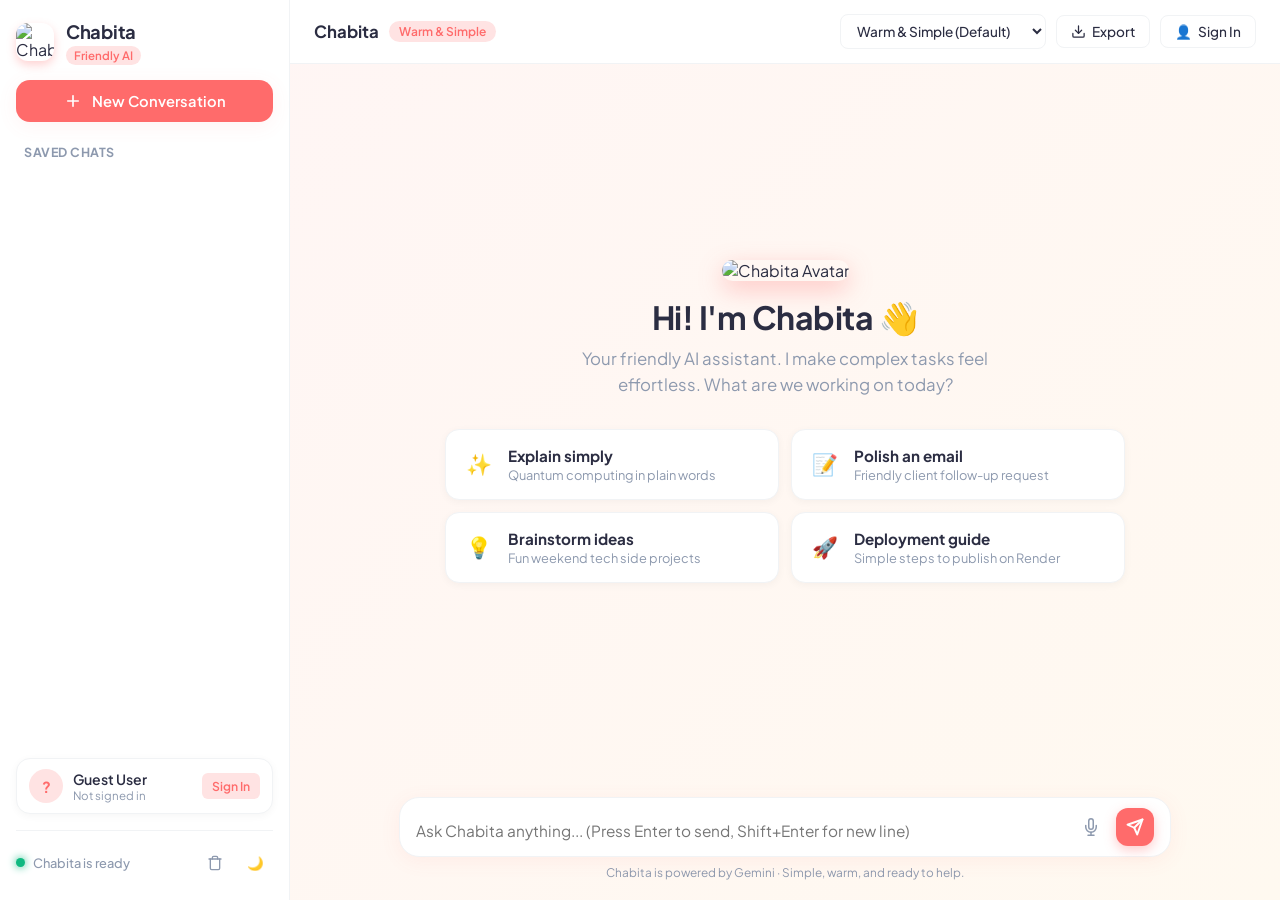
==== static/index.html @ a721a35c "Add user authentication, login/signup modal, and SQLite user sessions" ====
<!DOCTYPE html>
<html lang="en">
<head>
  <meta charset="UTF-8">
  <meta name="viewport" content="width=device-width, initial-scale=1.0">
  <title>Chabita · Your Friendly AI Assistant</title>
  <link rel="icon" type="image/svg+xml" href="favicon.svg">
  
  <!-- Google Fonts -->
  <link rel="preconnect" href="https://fonts.googleapis.com">
  <link rel="preconnect" href="https://fonts.gstatic.com" crossorigin>
  <link href="https://fonts.googleapis.com/css2?family=Plus+Jakarta+Sans:wght@400;500;600;700&display=swap" rel="stylesheet">
  
  <!-- Markdown & Syntax Highlighting -->
  <script src="https://cdn.jsdelivr.net/npm/marked/marked.min.js"></script>
  <link rel="stylesheet" href="https://cdn.jsdelivr.net/gh/highlightjs/cdn-release@11.9.0/build/styles/github-dark.min.css">
  <script src="https://cdn.jsdelivr.net/gh/highlightjs/cdn-release@11.9.0/build/highlight.min.js"></script>
  
  <link rel="stylesheet" href="style.css">
</head>
<body class="light-mode">
  <div class="app-layout">
    <!-- Sidebar -->
    <aside class="sidebar" id="sidebar">
      <div class="sidebar-header">
        <div class="brand">
          <img src="favicon.svg" alt="Chabita" class="brand-avatar">
          <div class="brand-text">
            <h2>Chabita</h2>
            <span class="brand-tag">Friendly AI</span>
          </div>
        </div>
        <button class="icon-btn mobile-close-btn" id="closeSidebarBtn" title="Close sidebar">✕</button>
      </div>

      <button class="new-chat-btn" id="newChatBtn">
        <svg width="18" height="18" viewBox="0 0 24 24" fill="none" stroke="currentColor" stroke-width="2.2" stroke-linecap="round" stroke-linejoin="round">
          <line x1="12" y1="5" x2="12" y2="19"></line>
          <line x1="5" y1="12" x2="19" y2="12"></line>
        </svg>
        <span>New Conversation</span>
      </button>

      <div class="sidebar-history-section">
        <div class="section-title">Saved Chats</div>
        <div class="chat-history-list" id="chatHistoryList">
          <!-- Chat history items will be dynamically injected here -->
        </div>
      </div>

      <!-- User Profile / Auth Card -->
      <div class="user-profile-card" id="userProfileCard">
        <div class="user-profile-avatar" id="userProfileAvatar">?</div>
        <div class="user-profile-info">
          <span class="user-profile-name" id="userProfileName">Guest User</span>
          <span class="user-profile-status" id="userProfileStatus">Not signed in</span>
        </div>
        <button class="user-profile-action-btn" id="authActionBtn">Sign In</button>
      </div>

      <div class="sidebar-footer">
        <div class="status-indicator">
          <span class="status-dot"></span>
          <span class="status-label">Chabita is ready</span>
        </div>
        <div class="footer-actions">
          <button class="icon-btn" id="clearAllChatsBtn" title="Clear All History">
            <svg width="16" height="16" viewBox="0 0 24 24" fill="none" stroke="currentColor" stroke-width="2" stroke-linecap="round" stroke-linejoin="round">
              <polyline points="3 6 5 6 21 6"></polyline>
              <path d="M19 6v14a2 2 0 0 1-2 2H7a2 2 0 0 1-2-2V6m3 0V4a2 2 0 0 1 2-2h4a2 2 0 0 1 2 2v2"></path>
            </svg>
          </button>
          <button class="icon-btn" id="themeToggleBtn" title="Toggle Light/Dark Theme">
            <span id="themeIcon">🌙</span>
          </button>
        </div>
      </div>
    </aside>

    <!-- Main Chat Workspace -->
    <main class="main-content">
      <!-- Top Navbar -->
      <header class="top-nav">
        <div class="nav-left">
          <button class="icon-btn sidebar-toggle-btn" id="toggleSidebarBtn" title="Toggle Sidebar">
            <svg width="20" height="20" viewBox="0 0 24 24" fill="none" stroke="currentColor" stroke-width="2" stroke-linecap="round" stroke-linejoin="round">
              <line x1="3" y1="12" x2="21" y2="12"></line>
              <line x1="3" y1="6" x2="21" y2="6"></line>
              <line x1="3" y1="18" x2="21" y2="18"></line>
            </svg>
          </button>
          <div class="header-assistant-info">
            <span class="assistant-name">Chabita</span>
            <span class="assistant-mode-pill" id="currentModeLabel">Warm & Simple</span>
          </div>
        </div>

        <div class="nav-right">
          <!-- Persona Mode Selector -->
          <div class="dropdown-wrapper">
            <select id="personaModeSelect" class="styled-select" title="Choose Chabita's Persona">
              <option value="warm_simple" selected>Warm & Simple (Default)</option>
              <option value="concise">Quick & Concise</option>
              <option value="detailed">Step-by-Step Deep Dive</option>
            </select>
          </div>

          <!-- Export Chat -->
          <button class="action-pill-btn" id="exportChatBtn" title="Export conversation as Markdown">
            <svg width="15" height="15" viewBox="0 0 24 24" fill="none" stroke="currentColor" stroke-width="2" stroke-linecap="round" stroke-linejoin="round">
              <path d="M21 15v4a2 2 0 0 1-2 2H5a2 2 0 0 1-2-2v-4"></path>
              <polyline points="7 10 12 15 17 10"></polyline>
              <line x1="12" y1="15" x2="12" y2="3"></line>
            </svg>
            <span>Export</span>
          </button>

          <!-- Top Nav User Action -->
          <button class="action-pill-btn" id="navAuthBtn" title="Sign In or View Account">
            <span id="navAuthIcon">👤</span>
            <span id="navAuthText">Sign In</span>
          </button>
        </div>
      </header>

      <!-- Chat Messages Scroll Area -->
      <section class="chat-container" id="chatContainer">
        <!-- Welcome Hero (shown when no messages yet) -->
        <div class="welcome-hero" id="welcomeHero">
          <div class="hero-avatar-wrap">
            <img src="favicon.svg" alt="Chabita Avatar" class="hero-avatar">
          </div>
          <h1 class="hero-title">Hi! I'm Chabita 👋</h1>
          <p class="hero-subtitle">Your friendly AI assistant. I make complex tasks feel effortless. What are we working on today?</p>
          
          <div class="suggestion-cards-grid">
            <div class="suggestion-card" data-prompt="Can you explain quantum computing in simple, plain English without jargon?">
              <div class="card-icon">✨</div>
              <div class="card-text">
                <strong>Explain simply</strong>
                <p>Quantum computing in plain words</p>
              </div>
            </div>

            <div class="suggestion-card" data-prompt="Help me write a friendly, polite email asking a client for project feedback.">
              <div class="card-icon">📝</div>
              <div class="card-text">
                <strong>Polish an email</strong>
                <p>Friendly client follow-up request</p>
              </div>
            </div>

            <div class="suggestion-card" data-prompt="Brainstorm 5 fun and practical weekend side project ideas with AI.">
              <div class="card-icon">💡</div>
              <div class="card-text">
                <strong>Brainstorm ideas</strong>
                <p>Fun weekend tech side projects</p>
              </div>
            </div>

            <div class="suggestion-card" data-prompt="What are the essential steps to deploy a web application to Render?">
              <div class="card-icon">🚀</div>
              <div class="card-text">
                <strong>Deployment guide</strong>
                <p>Simple steps to publish on Render</p>
              </div>
            </div>
          </div>
        </div>

        <!-- Chat Messages Stream -->
        <div class="messages-list" id="messagesList"></div>
      </section>

      <!-- Bottom Input Area -->
      <footer class="input-area">
        <div class="input-box-wrapper">
          <textarea 
            id="chatInput" 
            placeholder="Ask Chabita anything... (Press Enter to send, Shift+Enter for new line)" 
            rows="1"
          ></textarea>
          
          <div class="input-controls">
            <!-- Voice Input Button -->
            <button class="input-tool-btn" id="voiceInputBtn" title="Speak message (Speech to Text)">
              <svg id="micIcon" width="18" height="18" viewBox="0 0 24 24" fill="none" stroke="currentColor" stroke-width="2" stroke-linecap="round" stroke-linejoin="round">
                <path d="M12 1a3 3 0 0 0-3 3v8a3 3 0 0 0 6 0V4a3 3 0 0 0-3-3z"></path>
                <path d="M19 10v2a7 7 0 0 1-14 0v-2"></path>
                <line x1="12" y1="19" x2="12" y2="23"></line>
                <line x1="8" y1="23" x2="16" y2="23"></line>
              </svg>
            </button>

            <!-- Send Button -->
            <button class="send-btn" id="sendBtn" title="Send message">
              <svg width="18" height="18" viewBox="0 0 24 24" fill="none" stroke="currentColor" stroke-width="2.5" stroke-linecap="round" stroke-linejoin="round">
                <line x1="22" y1="2" x2="11" y2="13"></line>
                <polygon points="22 2 15 22 11 13 2 9 22 2"></polygon>
              </svg>
            </button>
          </div>
        </div>
        <div class="input-footer-note">
          Chabita is powered by Gemini · Simple, warm, and ready to help.
        </div>
      </footer>
    </main>
  </div>

  <!-- Authentication Modal -->
  <div class="modal-backdrop" id="authModal" style="display: none;">
    <div class="modal-card">
      <button class="modal-close-btn" id="closeAuthModalBtn" title="Close modal">✕</button>
      <div class="modal-header">
        <img src="favicon.svg" alt="Chabita" class="modal-avatar">
        <h2 id="authModalTitle">Welcome to Chabita</h2>
        <p id="authModalSubtitle">Sign in to save and sync your conversations</p>
      </div>

      <!-- Tab Switcher -->
      <div class="auth-tabs">
        <button class="auth-tab active" id="tabSignIn">Sign In</button>
        <button class="auth-tab" id="tabSignUp">Create Account</button>
      </div>

      <!-- Auth Form -->
      <form id="authForm" onsubmit="return false;">
        <div class="form-error-banner" id="authErrorBanner" style="display: none;"></div>

        <div class="form-group">
          <label for="authUsername">Username</label>
          <div class="input-with-icon">
            <span class="field-icon">👤</span>
            <input type="text" id="authUsername" placeholder="e.g. alex" autocomplete="username" required>
          </div>
        </div>

        <div class="form-group">
          <label for="authPassword">Password</label>
          <div class="input-with-icon">
            <span class="field-icon">🔒</span>
            <input type="password" id="authPassword" placeholder="Minimum 6 characters" autocomplete="current-password" required>
          </div>
        </div>

        <div class="form-group" id="confirmPasswordGroup" style="display: none;">
          <label for="authConfirmPassword">Confirm Password</label>
          <div class="input-with-icon">
            <span class="field-icon">🔒</span>
            <input type="password" id="authConfirmPassword" placeholder="Re-enter your password" autocomplete="new-password">
          </div>
        </div>

        <button type="submit" class="submit-auth-btn" id="authSubmitBtn">Sign In</button>

        <div class="auth-divider">
          <span>or</span>
        </div>

        <button type="button" class="demo-login-btn" id="demoLoginBtn">
          ✨ Instant Demo Login (username: demo)
        </button>
      </form>
    </div>
  </div>

  <script src="app.js"></script>
</body>
</html>
---- static/style.css ----
/* Chabita Web AI Styling */
:root {
  --primary: #ff6b6b;
  --primary-hover: #fa5252;
  --primary-light: #ffe3e3;
  --accent: #ffa07a;
  --bg-gradient: linear-gradient(135deg, #fff5f5 0%, #fff9f0 100%);
  --sidebar-bg: #ffffff;
  --surface-bg: #ffffff;
  --surface-border: #f1f3f5;
  --text-main: #2b2d42;
  --text-muted: #8d99ae;
  --user-bubble-bg: linear-gradient(135deg, #ff6b6b 0%, #ff8787 100%);
  --user-bubble-text: #ffffff;
  --assistant-bubble-bg: #ffffff;
  --assistant-bubble-border: #edf2f7;
  --code-bg: #1e1e2e;
  --code-text: #cdd6f4;
  --input-bg: #ffffff;
  --shadow-sm: 0 2px 8px rgba(0, 0, 0, 0.04);
  --shadow-md: 0 4px 20px rgba(255, 107, 107, 0.08);
  --shadow-lg: 0 10px 30px rgba(0, 0, 0, 0.08);
  --radius-sm: 8px;
  --radius-md: 14px;
  --radius-lg: 20px;
  --transition: all 0.22s ease-in-out;
}

body.dark-mode {
  --primary: #ff6b6b;
  --primary-hover: #ff8787;
  --primary-light: rgba(255, 107, 107, 0.15);
  --accent: #ffa07a;
  --bg-gradient: linear-gradient(135deg, #12131a 0%, #171822 100%);
  --sidebar-bg: #171923;
  --surface-bg: #1e202e;
  --surface-border: #282a3d;
  --text-main: #edf2f7;
  --text-muted: #94a3b8;
  --user-bubble-bg: linear-gradient(135deg, #ff6b6b 0%, #fa5252 100%);
  --user-bubble-text: #ffffff;
  --assistant-bubble-bg: #1f2130;
  --assistant-bubble-border: #2a2d42;
  --code-bg: #141520;
  --code-text: #cdd6f4;
  --input-bg: #1f2130;
  --shadow-sm: 0 2px 8px rgba(0, 0, 0, 0.2);
  --shadow-md: 0 4px 20px rgba(0, 0, 0, 0.3);
  --shadow-lg: 0 10px 30px rgba(0, 0, 0, 0.4);
}

* {
  box-sizing: border-box;
  margin: 0;
  padding: 0;
  font-family: 'Plus Jakarta Sans', system-ui, -apple-system, sans-serif;
}

body {
  background: var(--bg-gradient);
  color: var(--text-main);
  height: 100vh;
  overflow: hidden;
  display: flex;
}

/* App Container Layout */
.app-layout {
  display: flex;
  width: 100vw;
  height: 100vh;
  position: relative;
}

/* Sidebar */
.sidebar {
  width: 290px;
  background: var(--sidebar-bg);
  border-right: 1px solid var(--surface-border);
  display: flex;
  flex-direction: column;
  padding: 20px 16px;
  gap: 16px;
  z-index: 50;
  transition: transform 0.3s ease;
}

.sidebar-header {
  display: flex;
  align-items: center;
  justify-content: space-between;
}

.brand {
  display: flex;
  align-items: center;
  gap: 12px;
}

.brand-avatar {
  width: 38px;
  height: 38px;
  border-radius: 12px;
  box-shadow: 0 4px 10px rgba(255, 107, 107, 0.3);
}

.brand-text h2 {
  font-size: 1.15rem;
  font-weight: 700;
  letter-spacing: -0.3px;
}

.brand-tag {
  font-size: 0.72rem;
  color: var(--primary);
  font-weight: 600;
  background: var(--primary-light);
  padding: 2px 8px;
  border-radius: 20px;
}

.new-chat-btn {
  display: flex;
  align-items: center;
  justify-content: center;
  gap: 10px;
  padding: 12px;
  background: var(--primary);
  color: #fff;
  border: none;
  border-radius: var(--radius-md);
  font-weight: 600;
  font-size: 0.92rem;
  cursor: pointer;
  transition: var(--transition);
  box-shadow: var(--shadow-md);
}

.new-chat-btn:hover {
  background: var(--primary-hover);
  transform: translateY(-1px);
}

.sidebar-history-section {
  flex: 1;
  overflow-y: auto;
  display: flex;
  flex-direction: column;
  gap: 8px;
}

.section-title {
  font-size: 0.78rem;
  font-weight: 700;
  color: var(--text-muted);
  text-transform: uppercase;
  letter-spacing: 0.5px;
  padding: 6px 8px;
}

.chat-history-list {
  display: flex;
  flex-direction: column;
  gap: 4px;
}

.history-item {
  display: flex;
  align-items: center;
  justify-content: space-between;
  padding: 10px 12px;
  border-radius: var(--radius-sm);
  cursor: pointer;
  color: var(--text-main);
  font-size: 0.88rem;
  transition: var(--transition);
}

.history-item:hover, .history-item.active {
  background: var(--surface-border);
  color: var(--primary);
}

.history-item-title {
  white-space: nowrap;
  overflow: hidden;
  text-overflow: ellipsis;
  flex: 1;
}

.history-delete-btn {
  opacity: 0;
  background: transparent;
  border: none;
  color: var(--text-muted);
  cursor: pointer;
  padding: 4px;
  border-radius: 4px;
  transition: var(--transition);
}

.history-item:hover .history-delete-btn {
  opacity: 1;
}

.history-delete-btn:hover {
  color: var(--primary);
}

.sidebar-footer {
  border-top: 1px solid var(--surface-border);
  padding-top: 14px;
  display: flex;
  align-items: center;
  justify-content: space-between;
}

.status-indicator {
  display: flex;
  align-items: center;
  gap: 8px;
}

.status-dot {
  width: 9px;
  height: 9px;
  background: #10b981;
  border-radius: 50%;
  box-shadow: 0 0 8px #10b981;
}

.status-label {
  font-size: 0.8rem;
  color: var(--text-muted);
  font-weight: 500;
}

.footer-actions {
  display: flex;
  gap: 6px;
}

/* Icon Buttons */
.icon-btn {
  background: transparent;
  border: 1px solid transparent;
  color: var(--text-muted);
  cursor: pointer;
  padding: 8px;
  border-radius: var(--radius-sm);
  display: inline-flex;
  align-items: center;
  justify-content: center;
  transition: var(--transition);
}

.icon-btn:hover {
  background: var(--surface-border);
  color: var(--text-main);
}

.mobile-close-btn {
  display: none;
}

/* Main Content */
.main-content {
  flex: 1;
  display: flex;
  flex-direction: column;
  height: 100vh;
  position: relative;
  overflow: hidden;
}

/* Navbar */
.top-nav {
  height: 64px;
  border-bottom: 1px solid var(--surface-border);
  background: var(--sidebar-bg);
  display: flex;
  align-items: center;
  justify-content: space-between;
  padding: 0 24px;
}

.nav-left {
  display: flex;
  align-items: center;
  gap: 14px;
}

.sidebar-toggle-btn {
  display: none;
}

.header-assistant-info {
  display: flex;
  align-items: center;
  gap: 10px;
}

.assistant-name {
  font-weight: 700;
  font-size: 1.05rem;
}

.assistant-mode-pill {
  font-size: 0.75rem;
  background: var(--primary-light);
  color: var(--primary);
  font-weight: 600;
  padding: 3px 10px;
  border-radius: 12px;
}

.nav-right {
  display: flex;
  align-items: center;
  gap: 10px;
}

.styled-select {
  background: var(--surface-bg);
  color: var(--text-main);
  border: 1px solid var(--surface-border);
  padding: 7px 12px;
  border-radius: var(--radius-sm);
  font-size: 0.85rem;
  font-weight: 500;
  outline: none;
  cursor: pointer;
}

.action-pill-btn {
  display: flex;
  align-items: center;
  gap: 6px;
  background: var(--surface-bg);
  border: 1px solid var(--surface-border);
  color: var(--text-main);
  padding: 7px 14px;
  border-radius: var(--radius-sm);
  font-size: 0.85rem;
  font-weight: 500;
  cursor: pointer;
  transition: var(--transition);
}

.action-pill-btn:hover {
  background: var(--surface-border);
  border-color: var(--text-muted);
}

/* Chat Scroll Area */
.chat-container {
  flex: 1;
  overflow-y: auto;
  padding: 24px 20px 10px 20px;
  display: flex;
  flex-direction: column;
  align-items: center;
}

.welcome-hero {
  max-width: 680px;
  width: 100%;
  margin: auto;
  text-align: center;
  padding: 20px 0;
  animation: fadeIn 0.4s ease-out;
}

.hero-avatar-wrap {
  margin-bottom: 16px;
}

.hero-avatar {
  width: 76px;
  height: 76px;
  border-radius: 24px;
  box-shadow: 0 8px 24px rgba(255, 107, 107, 0.35);
  animation: float 4s ease-in-out infinite;
}

.hero-title {
  font-size: 2rem;
  font-weight: 700;
  letter-spacing: -0.5px;
  margin-bottom: 8px;
}

.hero-subtitle {
  font-size: 1.05rem;
  color: var(--text-muted);
  max-width: 480px;
  margin: 0 auto 32px auto;
  line-height: 1.5;
}

.suggestion-cards-grid {
  display: grid;
  grid-template-columns: repeat(auto-fit, minmax(260px, 1fr));
  gap: 12px;
  text-align: left;
}

.suggestion-card {
  display: flex;
  align-items: flex-start;
  gap: 12px;
  background: var(--surface-bg);
  border: 1px solid var(--surface-border);
  padding: 16px;
  border-radius: var(--radius-md);
  cursor: pointer;
  box-shadow: var(--shadow-sm);
  transition: var(--transition);
}

.suggestion-card:hover {
  border-color: var(--primary);
  transform: translateY(-2px);
  box-shadow: var(--shadow-md);
}

.card-icon {
  font-size: 1.3rem;
  padding: 4px;
}

.card-text strong {
  display: block;
  font-size: 0.95rem;
  margin-bottom: 2px;
}

.card-text p {
  font-size: 0.8rem;
  color: var(--text-muted);
}

/* Messages List */
.messages-list {
  max-width: 780px;
  width: 100%;
  display: flex;
  flex-direction: column;
  gap: 20px;
  padding-bottom: 20px;
}

.message-row {
  display: flex;
  gap: 12px;
  width: 100%;
  animation: fadeIn 0.25s ease-out;
}

.message-row.user {
  justify-content: flex-end;
}

.message-avatar {
  width: 36px;
  height: 36px;
  border-radius: 12px;
  flex-shrink: 0;
}

.message-content-wrapper {
  max-width: 82%;
  display: flex;
  flex-direction: column;
  gap: 6px;
}

.message-bubble {
  padding: 14px 18px;
  border-radius: var(--radius-md);
  font-size: 0.95rem;
  line-height: 1.6;
  position: relative;
  word-break: break-word;
}

.message-row.user .message-bubble {
  background: var(--user-bubble-bg);
  color: var(--user-bubble-text);
  border-bottom-right-radius: 4px;
  box-shadow: var(--shadow-md);
}

.message-row.assistant .message-bubble {
  background: var(--assistant-bubble-bg);
  border: 1px solid var(--assistant-bubble-border);
  color: var(--text-main);
  border-bottom-left-radius: 4px;
  box-shadow: var(--shadow-sm);
}

/* Markdown styling inside assistant bubble */
.message-bubble p {
  margin-bottom: 10px;
}

.message-bubble p:last-child {
  margin-bottom: 0;
}

.message-bubble ul, .message-bubble ol {
  margin: 8px 0 10px 20px;
}

.message-bubble li {
  margin-bottom: 4px;
}

.message-bubble h1, .message-bubble h2, .message-bubble h3 {
  margin: 14px 0 8px 0;
  font-weight: 700;
}

.message-bubble h1 { font-size: 1.25rem; }
.message-bubble h2 { font-size: 1.12rem; }
.message-bubble h3 { font-size: 1.02rem; }

.message-bubble blockquote {
  border-left: 3px solid var(--primary);
  padding-left: 12px;
  color: var(--text-muted);
  margin: 10px 0;
}

/* Code block container */
.code-block-wrapper {
  margin: 12px 0;
  border-radius: var(--radius-sm);
  overflow: hidden;
  background: var(--code-bg);
  box-shadow: var(--shadow-sm);
}

.code-header {
  display: flex;
  justify-content: space-between;
  align-items: center;
  padding: 6px 14px;
  background: rgba(255, 255, 255, 0.06);
  color: var(--text-muted);
  font-size: 0.78rem;
  font-family: monospace;
}

.copy-code-btn {
  background: transparent;
  border: none;
  color: #adb5bd;
  cursor: pointer;
  font-size: 0.75rem;
  padding: 3px 8px;
  border-radius: 4px;
  transition: var(--transition);
}

.copy-code-btn:hover {
  color: #ffffff;
  background: rgba(255, 255, 255, 0.1);
}

.message-bubble pre {
  margin: 0;
  padding: 14px;
  overflow-x: auto;
  font-size: 0.88rem;
}

.message-bubble code {
  font-family: 'Consolas', 'Fira Code', monospace;
}

.message-bubble :not(pre) > code {
  background: var(--primary-light);
  color: var(--primary);
  padding: 2px 6px;
  border-radius: 4px;
  font-size: 0.85rem;
}

/* Message Action Bar (Copy, TTS, etc) */
.message-actions {
  display: flex;
  align-items: center;
  gap: 8px;
  margin-top: 4px;
}

.action-icon-btn {
  background: transparent;
  border: none;
  color: var(--text-muted);
  cursor: pointer;
  display: flex;
  align-items: center;
  gap: 4px;
  font-size: 0.78rem;
  padding: 3px 6px;
  border-radius: 4px;
  transition: var(--transition);
}

.action-icon-btn:hover {
  color: var(--primary);
  background: var(--surface-border);
}

/* Typing cursor indicator for streaming */
.typing-cursor {
  display: inline-block;
  width: 7px;
  height: 15px;
  background: var(--primary);
  margin-left: 4px;
  vertical-align: middle;
  animation: blink 0.8s infinite;
}

/* Bottom Input Area */
.input-area {
  padding: 12px 24px 20px 24px;
  max-width: 820px;
  width: 100%;
  margin: 0 auto;
  display: flex;
  flex-direction: column;
  gap: 8px;
}

.input-box-wrapper {
  background: var(--input-bg);
  border: 1px solid var(--surface-border);
  border-radius: var(--radius-lg);
  display: flex;
  align-items: flex-end;
  padding: 10px 16px;
  box-shadow: var(--shadow-md);
  transition: var(--transition);
  position: relative;
}

.input-box-wrapper:focus-within {
  border-color: var(--primary);
  box-shadow: 0 6px 24px rgba(255, 107, 107, 0.15);
}

#chatInput {
  flex: 1;
  border: none;
  outline: none;
  background: transparent;
  color: var(--text-main);
  font-size: 0.96rem;
  resize: none;
  max-height: 160px;
  line-height: 1.5;
  padding: 4px 8px 4px 0;
}

.input-controls {
  display: flex;
  align-items: center;
  gap: 8px;
  margin-left: 8px;
}

.input-tool-btn {
  background: transparent;
  border: none;
  color: var(--text-muted);
  cursor: pointer;
  padding: 8px;
  border-radius: 50%;
  display: flex;
  align-items: center;
  justify-content: center;
  transition: var(--transition);
}

.input-tool-btn:hover {
  color: var(--primary);
  background: var(--primary-light);
}

.input-tool-btn.recording {
  color: #ef4444;
  background: rgba(239, 68, 68, 0.15);
  animation: pulseRecording 1.2s infinite;
}

.send-btn {
  background: var(--primary);
  color: #fff;
  border: none;
  width: 38px;
  height: 38px;
  border-radius: 12px;
  display: flex;
  align-items: center;
  justify-content: center;
  cursor: pointer;
  transition: var(--transition);
  box-shadow: 0 4px 12px rgba(255, 107, 107, 0.35);
}

.send-btn:hover {
  background: var(--primary-hover);
  transform: scale(1.05);
}

.send-btn:disabled {
  opacity: 0.45;
  cursor: not-allowed;
  transform: none;
}

.input-footer-note {
  text-align: center;
  font-size: 0.74rem;
  color: var(--text-muted);
}

/* Animations */
@keyframes fadeIn {
  from { opacity: 0; transform: translateY(6px); }
  to { opacity: 1; transform: translateY(0); }
}

@keyframes float {
  0%, 100% { transform: translateY(0); }
  50% { transform: translateY(-8px); }
}

@keyframes blink {
  0%, 100% { opacity: 1; }
  50% { opacity: 0; }
}

@keyframes pulseRecording {
  0% { transform: scale(1); box-shadow: 0 0 0 0 rgba(239, 68, 68, 0.5); }
  70% { transform: scale(1.08); box-shadow: 0 0 0 8px rgba(239, 68, 68, 0); }
  100% { transform: scale(1); box-shadow: 0 0 0 0 rgba(239, 68, 68, 0); }
}

/* Responsive Styles */
@media (max-width: 768px) {
  .sidebar {
    position: absolute;
    top: 0;
    left: 0;
    height: 100vh;
    transform: translateX(-100%);
    box-shadow: var(--shadow-lg);
  }

  .sidebar.open {
    transform: translateX(0);
  }

  .sidebar-toggle-btn {
    display: inline-flex;
  }

  .mobile-close-btn {
    display: inline-flex;
  }

  .hero-title {
    font-size: 1.6rem;
  }

  .suggestion-cards-grid {
    grid-template-columns: 1fr;
  }

  .top-nav {
    padding: 0 14px;
  }

  .input-area {
    padding: 10px 14px 14px 14px;
  }

  .message-content-wrapper {
    max-width: 90%;
  }
}

/* User Profile Card in Sidebar */
.user-profile-card {
  display: flex;
  align-items: center;
  gap: 10px;
  background: var(--surface-bg);
  border: 1px solid var(--surface-border);
  border-radius: var(--radius-md);
  padding: 10px 12px;
  margin-top: auto;
  box-shadow: var(--shadow-sm);
}

.user-profile-avatar {
  width: 34px;
  height: 34px;
  border-radius: 50%;
  background: var(--primary-light);
  color: var(--primary);
  display: flex;
  align-items: center;
  justify-content: center;
  font-weight: 700;
  font-size: 0.95rem;
  flex-shrink: 0;
}

.user-profile-info {
  display: flex;
  flex-direction: column;
  flex: 1;
  overflow: hidden;
}

.user-profile-name {
  font-size: 0.88rem;
  font-weight: 600;
  white-space: nowrap;
  overflow: hidden;
  text-overflow: ellipsis;
}

.user-profile-status {
  font-size: 0.72rem;
  color: var(--text-muted);
}

.user-profile-action-btn {
  background: var(--primary-light);
  color: var(--primary);
  border: none;
  padding: 5px 10px;
  border-radius: 6px;
  font-size: 0.76rem;
  font-weight: 600;
  cursor: pointer;
  transition: var(--transition);
}

.user-profile-action-btn:hover {
  background: var(--primary);
  color: #ffffff;
}

/* Auth Modal Styles */
.modal-backdrop {
  position: fixed;
  top: 0;
  left: 0;
  width: 100vw;
  height: 100vh;
  background: rgba(15, 23, 42, 0.55);
  backdrop-filter: blur(8px);
  display: flex;
  align-items: center;
  justify-content: center;
  z-index: 1000;
  padding: 16px;
  animation: fadeIn 0.2s ease-out;
}

.modal-card {
  background: var(--surface-bg);
  border: 1px solid var(--surface-border);
  border-radius: var(--radius-lg);
  width: 100%;
  max-width: 410px;
  padding: 30px 26px;
  position: relative;
  box-shadow: var(--shadow-lg);
  animation: modalScaleUp 0.25s cubic-bezier(0.16, 1, 0.3, 1);
}

@keyframes modalScaleUp {
  from { opacity: 0; transform: scale(0.94); }
  to { opacity: 1; transform: scale(1); }
}

.modal-close-btn {
  position: absolute;
  top: 18px;
  right: 18px;
  background: transparent;
  border: none;
  font-size: 1.1rem;
  color: var(--text-muted);
  cursor: pointer;
  width: 32px;
  height: 32px;
  border-radius: 8px;
  display: flex;
  align-items: center;
  justify-content: center;
  transition: var(--transition);
}

.modal-close-btn:hover {
  background: var(--surface-border);
  color: var(--text-main);
}

.modal-header {
  text-align: center;
  margin-bottom: 22px;
}

.modal-avatar {
  width: 58px;
  height: 58px;
  border-radius: 18px;
  box-shadow: 0 6px 18px rgba(255, 107, 107, 0.3);
  margin-bottom: 12px;
}

.modal-header h2 {
  font-size: 1.4rem;
  font-weight: 700;
  margin-bottom: 4px;
}

.modal-header p {
  font-size: 0.86rem;
  color: var(--text-muted);
}

.auth-tabs {
  display: flex;
  background: var(--surface-border);
  padding: 4px;
  border-radius: var(--radius-sm);
  margin-bottom: 20px;
}

.auth-tab {
  flex: 1;
  padding: 8px;
  border: none;
  background: transparent;
  color: var(--text-muted);
  font-size: 0.88rem;
  font-weight: 600;
  border-radius: 6px;
  cursor: pointer;
  transition: var(--transition);
}

.auth-tab.active {
  background: var(--surface-bg);
  color: var(--text-main);
  box-shadow: 0 2px 6px rgba(0, 0, 0, 0.06);
}

.form-error-banner {
  background: #fee2e2;
  border: 1px solid #fca5a5;
  color: #b91c1c;
  padding: 10px 12px;
  border-radius: var(--radius-sm);
  font-size: 0.84rem;
  margin-bottom: 14px;
}

body.dark-mode .form-error-banner {
  background: rgba(239, 68, 68, 0.2);
  border-color: rgba(239, 68, 68, 0.4);
  color: #fca5a5;
}

.form-group {
  margin-bottom: 16px;
  text-align: left;
}

.form-group label {
  display: block;
  font-size: 0.8rem;
  font-weight: 600;
  color: var(--text-main);
  margin-bottom: 6px;
}

.input-with-icon {
  position: relative;
  display: flex;
  align-items: center;
}

.input-with-icon .field-icon {
  position: absolute;
  left: 12px;
  font-size: 0.95rem;
  pointer-events: none;
}

.input-with-icon input {
  width: 100%;
  padding: 10px 12px 10px 38px;
  border: 1px solid var(--surface-border);
  background: var(--input-bg);
  color: var(--text-main);
  border-radius: var(--radius-sm);
  font-size: 0.92rem;
  outline: none;
  transition: var(--transition);
}

.input-with-icon input:focus {
  border-color: var(--primary);
  box-shadow: 0 0 0 3px rgba(255, 107, 107, 0.15);
}

.submit-auth-btn {
  width: 100%;
  padding: 11px;
  background: var(--primary);
  color: #ffffff;
  border: none;
  border-radius: var(--radius-sm);
  font-size: 0.94rem;
  font-weight: 600;
  cursor: pointer;
  transition: var(--transition);
  box-shadow: var(--shadow-sm);
  margin-top: 4px;
}

.submit-auth-btn:hover {
  background: var(--primary-hover);
  transform: translateY(-1px);
}

.auth-divider {
  display: flex;
  align-items: center;
  text-align: center;
  margin: 16px 0;
  color: var(--text-muted);
  font-size: 0.78rem;
}

.auth-divider::before, .auth-divider::after {
  content: '';
  flex: 1;
  border-bottom: 1px solid var(--surface-border);
}

.auth-divider span {
  padding: 0 10px;
}

.demo-login-btn {
  width: 100%;
  padding: 9px;
  background: var(--surface-border);
  color: var(--text-main);
  border: 1px solid transparent;
  border-radius: var(--radius-sm);
  font-size: 0.85rem;
  font-weight: 500;
  cursor: pointer;
  transition: var(--transition);
}

.demo-login-btn:hover {
  background: var(--primary-light);
  color: var(--primary);
  border-color: var(--primary);
}
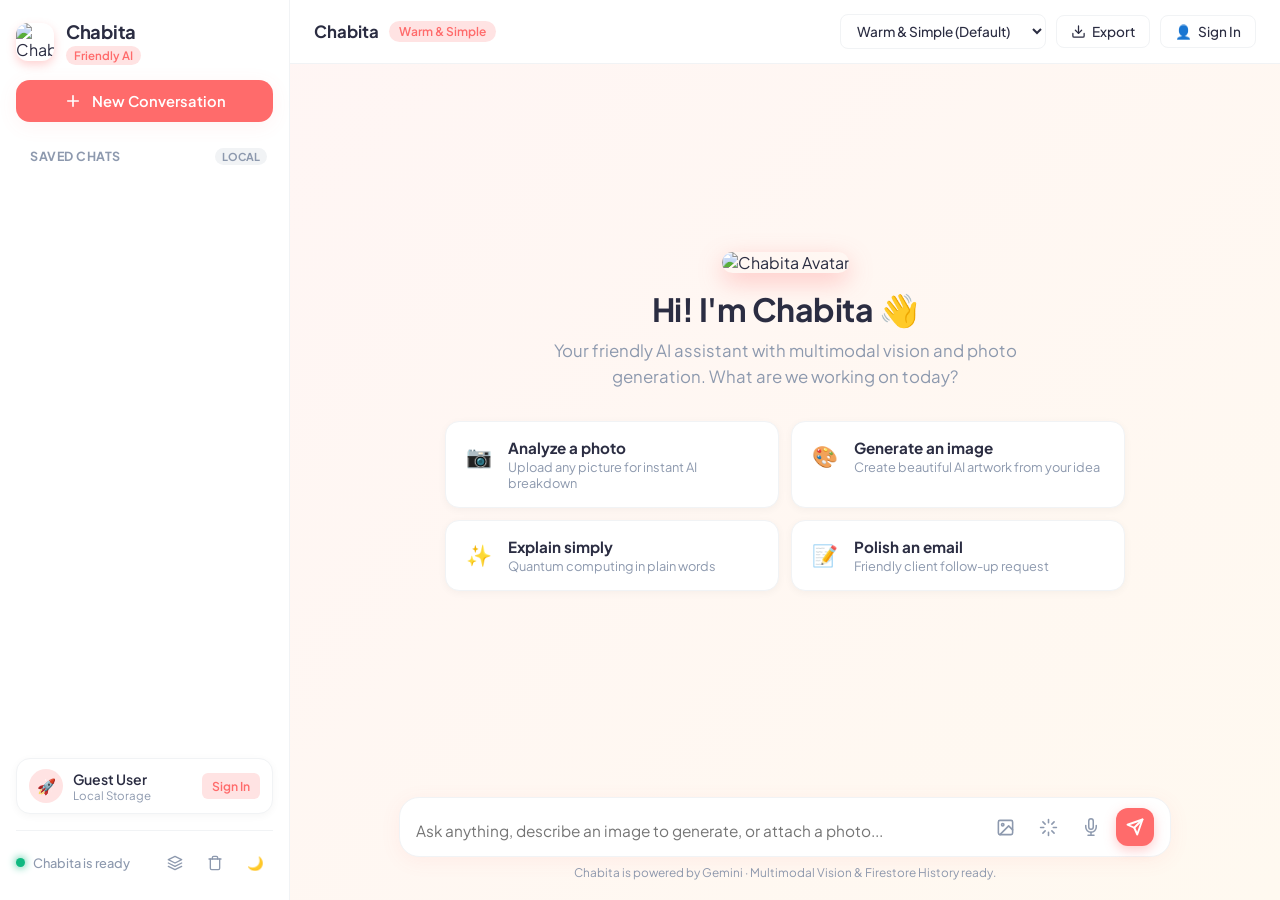
==== commit 8e8f56fd: "Add Firebase Authentication, Firestore chat history database, Multimodal photo analysis, and AI imag" ====
--- a/static/index.html
+++ b/static/index.html
@@ -16,6 +16,11 @@
   <link rel="stylesheet" href="https://cdn.jsdelivr.net/gh/highlightjs/cdn-release@11.9.0/build/styles/github-dark.min.css">
   <script src="https://cdn.jsdelivr.net/gh/highlightjs/cdn-release@11.9.0/build/highlight.min.js"></script>
   
+  <!-- Firebase SDKs (Compat for Zero-Build browser use) -->
+  <script src="https://www.gstatic.com/firebasejs/10.12.0/firebase-app-compat.js"></script>
+  <script src="https://www.gstatic.com/firebasejs/10.12.0/firebase-auth-compat.js"></script>
+  <script src="https://www.gstatic.com/firebasejs/10.12.0/firebase-firestore-compat.js"></script>
+
   <link rel="stylesheet" href="style.css">
 </head>
 <body class="light-mode">
@@ -42,7 +47,10 @@
       </button>
 
       <div class="sidebar-history-section">
-        <div class="section-title">Saved Chats</div>
+        <div class="history-section-header">
+          <span class="section-title">Saved Chats</span>
+          <span class="db-badge" id="storageSourceBadge" title="Chat storage location">Local</span>
+        </div>
         <div class="chat-history-list" id="chatHistoryList">
           <!-- Chat history items will be dynamically injected here -->
         </div>
@@ -50,10 +58,10 @@
 
       <!-- User Profile / Auth Card -->
       <div class="user-profile-card" id="userProfileCard">
-        <div class="user-profile-avatar" id="userProfileAvatar">?</div>
+        <div class="user-profile-avatar" id="userProfileAvatar">🚀</div>
         <div class="user-profile-info">
           <span class="user-profile-name" id="userProfileName">Guest User</span>
-          <span class="user-profile-status" id="userProfileStatus">Not signed in</span>
+          <span class="user-profile-status" id="userProfileStatus">Local Storage</span>
         </div>
         <button class="user-profile-action-btn" id="authActionBtn">Sign In</button>
       </div>
@@ -61,9 +69,14 @@
       <div class="sidebar-footer">
         <div class="status-indicator">
           <span class="status-dot"></span>
-          <span class="status-label">Chabita is ready</span>
+          <span class="status-label" id="systemStatusLabel">Chabita is ready</span>
         </div>
         <div class="footer-actions">
+          <button class="icon-btn" id="firebaseConfigBtn" title="Configure Firebase Database & Auth">
+            <svg width="16" height="16" viewBox="0 0 24 24" fill="none" stroke="currentColor" stroke-width="2" stroke-linecap="round" stroke-linejoin="round">
+              <path d="M12 2L2 7l10 5 10-5-10-5zM2 17l10 5 10-5M2 12l10 5 10-5"></path>
+            </svg>
+          </button>
           <button class="icon-btn" id="clearAllChatsBtn" title="Clear All History">
             <svg width="16" height="16" viewBox="0 0 24 24" fill="none" stroke="currentColor" stroke-width="2" stroke-linecap="round" stroke-linejoin="round">
               <polyline points="3 6 5 6 21 6"></polyline>
@@ -131,9 +144,25 @@
             <img src="favicon.svg" alt="Chabita Avatar" class="hero-avatar">
           </div>
           <h1 class="hero-title">Hi! I'm Chabita 👋</h1>
-          <p class="hero-subtitle">Your friendly AI assistant. I make complex tasks feel effortless. What are we working on today?</p>
+          <p class="hero-subtitle">Your friendly AI assistant with multimodal vision and photo generation. What are we working on today?</p>
           
           <div class="suggestion-cards-grid">
+            <div class="suggestion-card" data-prompt="Analyze this photo in detail and describe what you see." data-action="attach">
+              <div class="card-icon">📷</div>
+              <div class="card-text">
+                <strong>Analyze a photo</strong>
+                <p>Upload any picture for instant AI breakdown</p>
+              </div>
+            </div>
+
+            <div class="suggestion-card" data-prompt="Generate an image of a cozy cottage in a blooming cherry blossom forest at sunset." data-action="generate">
+              <div class="card-icon">🎨</div>
+              <div class="card-text">
+                <strong>Generate an image</strong>
+                <p>Create beautiful AI artwork from your idea</p>
+              </div>
+            </div>
+
             <div class="suggestion-card" data-prompt="Can you explain quantum computing in simple, plain English without jargon?">
               <div class="card-icon">✨</div>
               <div class="card-text">
@@ -149,22 +178,6 @@
                 <p>Friendly client follow-up request</p>
               </div>
             </div>
-
-            <div class="suggestion-card" data-prompt="Brainstorm 5 fun and practical weekend side project ideas with AI.">
-              <div class="card-icon">💡</div>
-              <div class="card-text">
-                <strong>Brainstorm ideas</strong>
-                <p>Fun weekend tech side projects</p>
-              </div>
-            </div>
-
-            <div class="suggestion-card" data-prompt="What are the essential steps to deploy a web application to Render?">
-              <div class="card-icon">🚀</div>
-              <div class="card-text">
-                <strong>Deployment guide</strong>
-                <p>Simple steps to publish on Render</p>
-              </div>
-            </div>
           </div>
         </div>
 
@@ -174,14 +187,43 @@
 
       <!-- Bottom Input Area -->
       <footer class="input-area">
+        <!-- Image Preview Badge before sending -->
+        <div class="image-preview-badge" id="imagePreviewBadge" style="display: none;">
+          <img id="imagePreviewImg" src="" alt="Selected image">
+          <div class="image-preview-info">
+            <span id="imagePreviewName">photo.jpg</span>
+            <span class="image-preview-sub">Ready to analyze with Gemini Vision</span>
+          </div>
+          <button class="remove-preview-btn" id="removeImageBtn" title="Remove attached photo">✕</button>
+        </div>
+
         <div class="input-box-wrapper">
           <textarea 
             id="chatInput" 
-            placeholder="Ask Chabita anything... (Press Enter to send, Shift+Enter for new line)" 
+            placeholder="Ask anything, describe an image to generate, or attach a photo..." 
             rows="1"
           ></textarea>
           
           <div class="input-controls">
+            <!-- Hidden File Input for Image Attachment -->
+            <input type="file" id="imageFileInput" accept="image/*" style="display: none;">
+
+            <!-- Photo Upload Button -->
+            <button class="input-tool-btn" id="attachImageBtn" title="Attach a photo to analyze">
+              <svg width="19" height="19" viewBox="0 0 24 24" fill="none" stroke="currentColor" stroke-width="2" stroke-linecap="round" stroke-linejoin="round">
+                <rect x="3" y="3" width="18" height="18" rx="2" ry="2"></rect>
+                <circle cx="8.5" cy="8.5" r="1.5"></circle>
+                <polyline points="21 15 16 10 5 21"></polyline>
+              </svg>
+            </button>
+
+            <!-- Generate Image Shortcut Button -->
+            <button class="input-tool-btn" id="generateImageBtn" title="Generate an image from prompt">
+              <svg width="19" height="19" viewBox="0 0 24 24" fill="none" stroke="currentColor" stroke-width="2" stroke-linecap="round" stroke-linejoin="round">
+                <path d="M12 2v4M12 18v4M4.93 4.93l2.83 2.83M16.24 16.24l2.83 2.83M2 12h4M18 12h4M4.93 19.07l2.83-2.83M16.24 7.76l2.83-2.83"></path>
+              </svg>
+            </button>
+
             <!-- Voice Input Button -->
             <button class="input-tool-btn" id="voiceInputBtn" title="Speak message (Speech to Text)">
               <svg id="micIcon" width="18" height="18" viewBox="0 0 24 24" fill="none" stroke="currentColor" stroke-width="2" stroke-linecap="round" stroke-linejoin="round">
@@ -202,20 +244,35 @@
           </div>
         </div>
         <div class="input-footer-note">
-          Chabita is powered by Gemini · Simple, warm, and ready to help.
+          Chabita is powered by Gemini · Multimodal Vision & Firestore History ready.
         </div>
       </footer>
     </main>
   </div>
 
-  <!-- Authentication Modal -->
+  <!-- Authentication Modal (Google & Email Firebase Auth) -->
   <div class="modal-backdrop" id="authModal" style="display: none;">
     <div class="modal-card">
       <button class="modal-close-btn" id="closeAuthModalBtn" title="Close modal">✕</button>
       <div class="modal-header">
         <img src="favicon.svg" alt="Chabita" class="modal-avatar">
         <h2 id="authModalTitle">Welcome to Chabita</h2>
-        <p id="authModalSubtitle">Sign in to save and sync your conversations</p>
+        <p id="authModalSubtitle">Sign in with Google or Firebase to sync your chat history</p>
+      </div>
+
+      <!-- Google Sign In Button -->
+      <button type="button" class="google-auth-btn" id="googleSignInBtn">
+        <svg width="20" height="20" viewBox="0 0 24 24">
+          <path fill="#4285F4" d="M22.56 12.25c0-.78-.07-1.53-.2-2.25H12v4.26h5.92c-.26 1.37-1.04 2.53-2.21 3.31v2.77h3.57c2.08-1.92 3.28-4.74 3.28-8.09z"/>
+          <path fill="#34A853" d="M12 23c2.97 0 5.46-.98 7.28-2.66l-3.57-2.77c-.98.66-2.23 1.06-3.71 1.06-2.86 0-5.29-1.93-6.16-4.53H2.18v2.84C3.99 20.53 7.7 23 12 23z"/>
+          <path fill="#FBBC05" d="M5.84 14.09c-.22-.66-.35-1.36-.35-2.09s.13-1.43.35-2.09V7.06H2.18C1.43 8.55 1 10.22 1 12s.43 3.45 1.18 4.94l2.85-2.22.81-.63z"/>
+          <path fill="#EA4335" d="M12 5.38c1.62 0 3.06.56 4.21 1.64l3.15-3.15C17.45 2.09 14.97 1 12 1 7.7 1 3.99 3.47 2.18 7.06l3.66 2.84c.87-2.6 3.3-4.52 6.16-4.52z"/>
+        </svg>
+        <span>Continue with Google</span>
+      </button>
+
+      <div class="auth-divider">
+        <span>or with email</span>
       </div>
 
       <!-- Tab Switcher -->
@@ -229,10 +286,10 @@
         <div class="form-error-banner" id="authErrorBanner" style="display: none;"></div>
 
         <div class="form-group">
-          <label for="authUsername">Username</label>
+          <label for="authEmail">Email or Username</label>
           <div class="input-with-icon">
-            <span class="field-icon">👤</span>
-            <input type="text" id="authUsername" placeholder="e.g. alex" autocomplete="username" required>
+            <span class="field-icon">✉️</span>
+            <input type="text" id="authEmail" placeholder="your@email.com" autocomplete="email" required>
           </div>
         </div>
 
@@ -255,16 +312,63 @@
         <button type="submit" class="submit-auth-btn" id="authSubmitBtn">Sign In</button>
 
         <div class="auth-divider">
-          <span>or</span>
-        </div>
-
-        <button type="button" class="demo-login-btn" id="demoLoginBtn">
-          ✨ Instant Demo Login (username: demo)
+          <span>or continue without an account</span>
+        </div>
+
+        <button type="button" class="guest-mode-btn" id="guestModeBtn">
+          🚀 Continue as Guest (Instant Access)
         </button>
       </form>
     </div>
   </div>
 
+  <!-- Firebase Setup Modal -->
+  <div class="modal-backdrop" id="firebaseModal" style="display: none;">
+    <div class="modal-card">
+      <button class="modal-close-btn" id="closeFirebaseModalBtn" title="Close modal">✕</button>
+      <div class="modal-header">
+        <div class="firebase-logo-wrap">🔥</div>
+        <h2>Firebase Database & Auth</h2>
+        <p>Connect your Google Firebase project to store history in Firestore</p>
+      </div>
+
+      <div class="firebase-status-box" id="firebaseStatusBox">
+        <div class="status-row">
+          <strong>Status:</strong>
+          <span id="firebaseStatusText">Checking connection...</span>
+        </div>
+      </div>
+
+      <div class="form-group">
+        <label for="firebaseConfigInput">Paste Firebase Config (JSON or Web SDK snippet):</label>
+        <textarea id="firebaseConfigInput" class="styled-textarea" rows="6" placeholder='{
+  "apiKey": "AIzaSy...",
+  "authDomain": "your-app.firebaseapp.com",
+  "projectId": "your-app",
+  "storageBucket": "your-app.appspot.com",
+  "messagingSenderId": "123456789",
+  "appId": "1:123456:web:..."
+}'></textarea>
+        <span class="field-help">Found in your Firebase Console → Project Settings → General → Web apps.</span>
+      </div>
+
+      <div class="modal-actions">
+        <button type="button" class="submit-auth-btn" id="saveFirebaseConfigBtn">Save & Connect Firebase</button>
+      </div>
+    </div>
+  </div>
+
+  <!-- Image Lightbox Modal (Fullscreen photo preview) -->
+  <div class="lightbox-modal" id="lightboxModal" style="display: none;">
+    <button class="lightbox-close-btn" id="lightboxCloseBtn" title="Close view">✕</button>
+    <div class="lightbox-content">
+      <img id="lightboxImage" src="" alt="Fullscreen image">
+      <div class="lightbox-toolbar">
+        <a id="lightboxDownloadBtn" href="" download="chabita-image.jpg" class="lightbox-btn" target="_blank">⬇️ Download Image</a>
+      </div>
+    </div>
+  </div>
+
   <script src="app.js"></script>
 </body>
 </html>
--- a/static/style.css
+++ b/static/style.css
@@ -1065,6 +1065,30 @@
   padding: 0 10px;
 }
 
+.guest-mode-btn {
+  width: 100%;
+  padding: 10px;
+  background: var(--surface-bg);
+  color: var(--text-main);
+  border: 1px solid var(--primary);
+  border-radius: var(--radius-sm);
+  font-size: 0.88rem;
+  font-weight: 600;
+  cursor: pointer;
+  transition: var(--transition);
+  margin-bottom: 8px;
+  display: flex;
+  align-items: center;
+  justify-content: center;
+  gap: 8px;
+}
+
+.guest-mode-btn:hover {
+  background: var(--primary-light);
+  color: var(--primary);
+  transform: translateY(-1px);
+}
+
 .demo-login-btn {
   width: 100%;
   padding: 9px;
@@ -1084,4 +1108,311 @@
   border-color: var(--primary);
 }
 
-
+/* Database badge in sidebar */
+.history-section-header {
+  display: flex;
+  align-items: center;
+  justify-content: space-between;
+  padding: 4px 6px;
+}
+
+.db-badge {
+  font-size: 0.68rem;
+  font-weight: 700;
+  text-transform: uppercase;
+  padding: 2px 7px;
+  border-radius: 10px;
+  background: var(--surface-border);
+  color: var(--text-muted);
+}
+
+.db-badge.firestore {
+  background: #ffedd5;
+  color: #ea580c;
+  box-shadow: 0 0 6px rgba(234, 88, 12, 0.2);
+}
+
+/* Image Preview Badge in Input Area */
+.image-preview-badge {
+  display: flex;
+  align-items: center;
+  gap: 10px;
+  background: var(--surface-bg);
+  border: 1px solid var(--surface-border);
+  border-radius: var(--radius-md);
+  padding: 6px 12px;
+  margin-bottom: 8px;
+  box-shadow: var(--shadow-sm);
+  animation: fadeIn 0.2s ease;
+}
+
+.image-preview-badge img {
+  width: 44px;
+  height: 44px;
+  object-fit: cover;
+  border-radius: 8px;
+  border: 1px solid var(--surface-border);
+}
+
+.image-preview-info {
+  display: flex;
+  flex-direction: column;
+  flex: 1;
+  overflow: hidden;
+}
+
+.image-preview-info span:first-child {
+  font-size: 0.85rem;
+  font-weight: 600;
+  white-space: nowrap;
+  overflow: hidden;
+  text-overflow: ellipsis;
+}
+
+.image-preview-sub {
+  font-size: 0.74rem;
+  color: var(--primary);
+  font-weight: 500;
+}
+
+.remove-preview-btn {
+  background: transparent;
+  border: none;
+  color: var(--text-muted);
+  cursor: pointer;
+  padding: 6px;
+  border-radius: 50%;
+  display: flex;
+  align-items: center;
+  justify-content: center;
+  transition: var(--transition);
+}
+
+.remove-preview-btn:hover {
+  background: var(--surface-border);
+  color: #ef4444;
+}
+
+/* Images inside Chat Bubbles */
+.chat-attached-image-wrapper {
+  margin-bottom: 8px;
+  max-width: 320px;
+  border-radius: 12px;
+  overflow: hidden;
+  box-shadow: 0 4px 12px rgba(0, 0, 0, 0.08);
+}
+
+.chat-attached-image {
+  width: 100%;
+  max-height: 260px;
+  object-fit: cover;
+  display: block;
+  cursor: pointer;
+  transition: transform 0.2s ease;
+}
+
+.chat-attached-image:hover {
+  transform: scale(1.02);
+}
+
+/* AI Generated Image Card */
+.generated-image-card {
+  margin: 12px 0 6px 0;
+  max-width: 460px;
+  background: var(--surface-bg);
+  border: 1px solid var(--surface-border);
+  border-radius: var(--radius-md);
+  overflow: hidden;
+  box-shadow: var(--shadow-md);
+}
+
+.generated-image {
+  width: 100%;
+  max-height: 400px;
+  object-fit: cover;
+  display: block;
+  cursor: pointer;
+  transition: opacity 0.2s;
+}
+
+.image-card-footer {
+  display: flex;
+  align-items: center;
+  justify-content: space-between;
+  padding: 8px 12px;
+  background: var(--surface-bg);
+  border-top: 1px solid var(--surface-border);
+}
+
+.image-action-btn {
+  background: var(--surface-border);
+  color: var(--text-main);
+  text-decoration: none;
+  font-size: 0.78rem;
+  font-weight: 600;
+  padding: 5px 12px;
+  border-radius: 6px;
+  border: none;
+  cursor: pointer;
+  transition: var(--transition);
+}
+
+.image-action-btn:hover {
+  background: var(--primary-light);
+  color: var(--primary);
+}
+
+/* Google Auth Button */
+.google-auth-btn {
+  width: 100%;
+  display: flex;
+  align-items: center;
+  justify-content: center;
+  gap: 12px;
+  padding: 10px 14px;
+  background: #ffffff;
+  color: #374151;
+  border: 1px solid #d1d5db;
+  border-radius: var(--radius-sm);
+  font-size: 0.92rem;
+  font-weight: 600;
+  cursor: pointer;
+  transition: var(--transition);
+  box-shadow: 0 1px 3px rgba(0, 0, 0, 0.05);
+  margin-bottom: 6px;
+}
+
+body.dark-mode .google-auth-btn {
+  background: #1f2937;
+  color: #f3f4f6;
+  border-color: #374151;
+}
+
+.google-auth-btn:hover {
+  background: #f9fafb;
+  border-color: #9ca3af;
+  box-shadow: 0 2px 6px rgba(0, 0, 0, 0.1);
+}
+
+body.dark-mode .google-auth-btn:hover {
+  background: #374151;
+}
+
+/* Firebase Modal Specifics */
+.firebase-logo-wrap {
+  font-size: 2.2rem;
+  margin-bottom: 6px;
+}
+
+.firebase-status-box {
+  background: var(--surface-border);
+  padding: 10px 14px;
+  border-radius: var(--radius-sm);
+  font-size: 0.85rem;
+  margin-bottom: 16px;
+}
+
+.styled-textarea {
+  width: 100%;
+  padding: 10px 12px;
+  border: 1px solid var(--surface-border);
+  background: var(--input-bg);
+  color: var(--text-main);
+  border-radius: var(--radius-sm);
+  font-family: monospace;
+  font-size: 0.82rem;
+  outline: none;
+  resize: vertical;
+}
+
+.styled-textarea:focus {
+  border-color: var(--primary);
+}
+
+.field-help {
+  display: block;
+  font-size: 0.74rem;
+  color: var(--text-muted);
+  margin-top: 4px;
+}
+
+/* Lightbox Modal */
+.lightbox-modal {
+  position: fixed;
+  top: 0;
+  left: 0;
+  width: 100vw;
+  height: 100vh;
+  background: rgba(0, 0, 0, 0.88);
+  backdrop-filter: blur(8px);
+  z-index: 2000;
+  display: flex;
+  align-items: center;
+  justify-content: center;
+  padding: 24px;
+  animation: fadeIn 0.2s ease;
+}
+
+.lightbox-content {
+  position: relative;
+  max-width: 90vw;
+  max-height: 90vh;
+  display: flex;
+  flex-direction: column;
+  align-items: center;
+  gap: 12px;
+}
+
+.lightbox-content img {
+  max-width: 100%;
+  max-height: 80vh;
+  object-fit: contain;
+  border-radius: 12px;
+  box-shadow: 0 10px 40px rgba(0, 0, 0, 0.6);
+}
+
+.lightbox-close-btn {
+  position: absolute;
+  top: 20px;
+  right: 24px;
+  background: rgba(255, 255, 255, 0.15);
+  color: #ffffff;
+  border: none;
+  font-size: 1.4rem;
+  width: 44px;
+  height: 44px;
+  border-radius: 50%;
+  cursor: pointer;
+  display: flex;
+  align-items: center;
+  justify-content: center;
+  transition: var(--transition);
+}
+
+.lightbox-close-btn:hover {
+  background: rgba(255, 255, 255, 0.3);
+}
+
+.lightbox-toolbar {
+  display: flex;
+  gap: 12px;
+}
+
+.lightbox-btn {
+  background: rgba(255, 255, 255, 0.2);
+  color: #ffffff;
+  text-decoration: none;
+  padding: 8px 18px;
+  border-radius: 20px;
+  font-size: 0.88rem;
+  font-weight: 600;
+  transition: var(--transition);
+}
+
+.lightbox-btn:hover {
+  background: #ffffff;
+  color: #111827;
+}
+
+
+
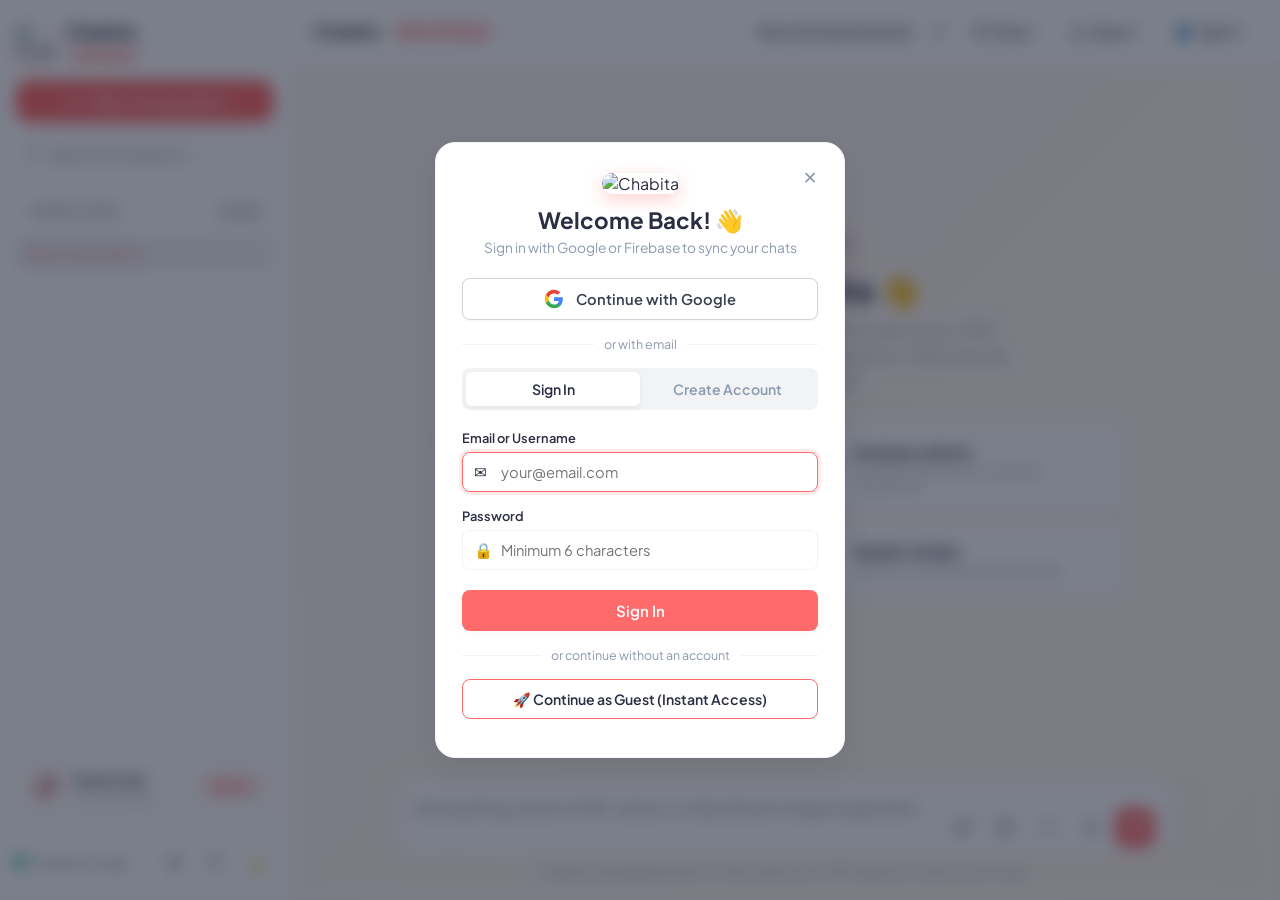
==== commit 0573a4f3: "feat: add PDF & Document Analyzer, Shareable Links, and Pin/Rename/Search (Features 1, 3, 5)" ====
--- a/static/index.html
+++ b/static/index.html
@@ -46,7 +46,24 @@
         <span>New Conversation</span>
       </button>
 
+      <!-- Sidebar Search Box (Feature 5) -->
+      <div class="sidebar-search-box">
+        <svg width="15" height="15" viewBox="0 0 24 24" fill="none" stroke="currentColor" stroke-width="2">
+          <circle cx="11" cy="11" r="8"></circle>
+          <line x1="21" y1="21" x2="16.65" y2="16.65"></line>
+        </svg>
+        <input type="text" id="chatSearchInput" placeholder="Search conversations...">
+      </div>
+
       <div class="sidebar-history-section">
+        <!-- Pinned Chats Section (Feature 5) -->
+        <div id="pinnedChatsSection" style="display: none;">
+          <div class="history-section-header">
+            <span class="section-title">📌 Pinned</span>
+          </div>
+          <div class="chat-history-list" id="pinnedHistoryList"></div>
+        </div>
+
         <div class="history-section-header">
           <span class="section-title">Saved Chats</span>
           <span class="db-badge" id="storageSourceBadge" title="Chat storage location">Local</span>
@@ -92,6 +109,12 @@
 
     <!-- Main Chat Workspace -->
     <main class="main-content">
+      <!-- Shared Chat Banner (Feature 3) -->
+      <div class="shared-chat-banner" id="sharedChatBanner" style="display: none;">
+        <span>👀 You are viewing a shared conversation with Chabita</span>
+        <button class="shared-banner-action-btn" id="startOwnChatFromBannerBtn">Start Your Own Chat 🌸</button>
+      </div>
+
       <!-- Top Navbar -->
       <header class="top-nav">
         <div class="nav-left">
@@ -118,6 +141,18 @@
             </select>
           </div>
 
+          <!-- Share Chat Button (Feature 3) -->
+          <button class="action-pill-btn" id="shareChatBtn" title="Create a public shareable link">
+            <svg width="15" height="15" viewBox="0 0 24 24" fill="none" stroke="currentColor" stroke-width="2" stroke-linecap="round" stroke-linejoin="round">
+              <circle cx="18" cy="5" r="3"></circle>
+              <circle cx="6" cy="12" r="3"></circle>
+              <circle cx="18" cy="19" r="3"></circle>
+              <line x1="8.59" y1="13.51" x2="15.42" y2="17.49"></line>
+              <line x1="15.41" y1="6.51" x2="8.59" y2="10.49"></line>
+            </svg>
+            <span>Share</span>
+          </button>
+
           <!-- Export Chat -->
           <button class="action-pill-btn" id="exportChatBtn" title="Export conversation as Markdown">
             <svg width="15" height="15" viewBox="0 0 24 24" fill="none" stroke="currentColor" stroke-width="2" stroke-linecap="round" stroke-linejoin="round">
@@ -144,9 +179,17 @@
             <img src="favicon.svg" alt="Chabita Avatar" class="hero-avatar">
           </div>
           <h1 class="hero-title">Hi! I'm Chabita 👋</h1>
-          <p class="hero-subtitle">Your friendly AI assistant with multimodal vision and photo generation. What are we working on today?</p>
+          <p class="hero-subtitle">Your friendly AI assistant with multimodal vision, PDF document analysis, and photo generation. What are we working on today?</p>
           
           <div class="suggestion-cards-grid">
+            <div class="suggestion-card" data-prompt="Please summarize this PDF document and highlight the 3 most important takeaways." data-action="doc">
+              <div class="card-icon">📄</div>
+              <div class="card-text">
+                <strong>Analyze a PDF or Document</strong>
+                <p>Upload a PDF, notes, or paper to summarize</p>
+              </div>
+            </div>
+
             <div class="suggestion-card" data-prompt="Analyze this photo in detail and describe what you see." data-action="attach">
               <div class="card-icon">📷</div>
               <div class="card-text">
@@ -170,14 +213,6 @@
                 <p>Quantum computing in plain words</p>
               </div>
             </div>
-
-            <div class="suggestion-card" data-prompt="Help me write a friendly, polite email asking a client for project feedback.">
-              <div class="card-icon">📝</div>
-              <div class="card-text">
-                <strong>Polish an email</strong>
-                <p>Friendly client follow-up request</p>
-              </div>
-            </div>
           </div>
         </div>
 
@@ -187,29 +222,40 @@
 
       <!-- Bottom Input Area -->
       <footer class="input-area">
-        <!-- Image Preview Badge before sending -->
+        <!-- Attachment Preview Badge before sending (Feature 1) -->
         <div class="image-preview-badge" id="imagePreviewBadge" style="display: none;">
-          <img id="imagePreviewImg" src="" alt="Selected image">
+          <div class="preview-thumb-wrap" id="previewThumbWrap">
+            <img id="imagePreviewImg" src="" alt="Selected attachment">
+            <span id="docPreviewIcon" style="display: none;">📄</span>
+          </div>
           <div class="image-preview-info">
-            <span id="imagePreviewName">photo.jpg</span>
-            <span class="image-preview-sub">Ready to analyze with Gemini Vision</span>
-          </div>
-          <button class="remove-preview-btn" id="removeImageBtn" title="Remove attached photo">✕</button>
+            <span id="imagePreviewName">file.ext</span>
+            <span class="image-preview-sub" id="imagePreviewSub">Ready to analyze with Gemini</span>
+          </div>
+          <button class="remove-preview-btn" id="removeImageBtn" title="Remove attached file">✕</button>
         </div>
 
         <div class="input-box-wrapper">
           <textarea 
             id="chatInput" 
-            placeholder="Ask anything, describe an image to generate, or attach a photo..." 
+            placeholder="Ask anything, attach a PDF / photo, or describe an image to generate..." 
             rows="1"
           ></textarea>
           
           <div class="input-controls">
-            <!-- Hidden File Input for Image Attachment -->
+            <!-- Hidden Universal File Input for Photos and Documents (Feature 1) -->
+            <input type="file" id="universalFileInput" accept="image/*,.pdf,.txt,.md,.csv,.json" style="display: none;">
             <input type="file" id="imageFileInput" accept="image/*" style="display: none;">
 
-            <!-- Photo Upload Button -->
-            <button class="input-tool-btn" id="attachImageBtn" title="Attach a photo to analyze">
+            <!-- Universal File / PDF Attachment Button (Feature 1) -->
+            <button class="input-tool-btn" id="attachFileBtn" title="Attach PDF, document, or photo">
+              <svg width="19" height="19" viewBox="0 0 24 24" fill="none" stroke="currentColor" stroke-width="2" stroke-linecap="round" stroke-linejoin="round">
+                <path d="M21.44 11.05l-9.19 9.19a6 6 0 0 1-8.49-8.49l9.19-9.19a4 4 0 0 1 5.66 5.66l-9.2 9.19a2 2 0 0 1-2.83-2.83l8.49-8.48"></path>
+              </svg>
+            </button>
+
+            <!-- Photo Upload Shortcut Button -->
+            <button class="input-tool-btn" id="attachImageBtn" title="Attach a photo">
               <svg width="19" height="19" viewBox="0 0 24 24" fill="none" stroke="currentColor" stroke-width="2" stroke-linecap="round" stroke-linejoin="round">
                 <rect x="3" y="3" width="18" height="18" rx="2" ry="2"></rect>
                 <circle cx="8.5" cy="8.5" r="1.5"></circle>
@@ -244,7 +290,7 @@
           </div>
         </div>
         <div class="input-footer-note">
-          Chabita is powered by Gemini · Multimodal Vision & Firestore History ready.
+          Chabita is powered by Gemini · Multimodal Vision, PDF Analysis, & Firestore Sync ready.
         </div>
       </footer>
     </main>
@@ -322,6 +368,30 @@
     </div>
   </div>
 
+  <!-- Share Conversation Modal (Feature 3) -->
+  <div class="modal-backdrop" id="shareModal" style="display: none;">
+    <div class="modal-card">
+      <button class="modal-close-btn" id="closeShareModalBtn" title="Close modal">✕</button>
+      <div class="modal-header">
+        <div class="share-icon-wrap">🔗</div>
+        <h2>Share Conversation</h2>
+        <p>Anyone with this link will be able to read this conversation</p>
+      </div>
+
+      <div class="share-box">
+        <label for="shareLinkInput" style="font-size:0.8rem;font-weight:600;margin-bottom:6px;display:block;">Public Link</label>
+        <div class="share-input-wrapper">
+          <input type="text" id="shareLinkInput" readonly class="share-text-input">
+          <button class="copy-share-btn" id="copyShareLinkBtn">Copy Link</button>
+        </div>
+      </div>
+
+      <div class="share-security-notice">
+        🔒 <strong>Read-Only Link:</strong> Viewers cannot edit your chat or view any of your other private conversations.
+      </div>
+    </div>
+  </div>
+
   <!-- Firebase Setup Modal -->
   <div class="modal-backdrop" id="firebaseModal" style="display: none;">
     <div class="modal-card">
@@ -329,7 +399,7 @@
       <div class="modal-header">
         <div class="firebase-logo-wrap">🔥</div>
         <h2>Firebase Database & Auth</h2>
-        <p>Connect your Google Firebase project to store history in Firestore</p>
+        <p>Connected to Google Firebase project (chabita-ai-app)</p>
       </div>
 
       <div class="firebase-status-box" id="firebaseStatusBox">
@@ -340,25 +410,17 @@
       </div>
 
       <div class="form-group">
-        <label for="firebaseConfigInput">Paste Firebase Config (JSON or Web SDK snippet):</label>
-        <textarea id="firebaseConfigInput" class="styled-textarea" rows="6" placeholder='{
-  "apiKey": "AIzaSy...",
-  "authDomain": "your-app.firebaseapp.com",
-  "projectId": "your-app",
-  "storageBucket": "your-app.appspot.com",
-  "messagingSenderId": "123456789",
-  "appId": "1:123456:web:..."
-}'></textarea>
-        <span class="field-help">Found in your Firebase Console → Project Settings → General → Web apps.</span>
+        <label for="firebaseConfigInput">Firebase Web Config (JSON):</label>
+        <textarea id="firebaseConfigInput" class="styled-textarea" rows="6"></textarea>
       </div>
 
       <div class="modal-actions">
-        <button type="button" class="submit-auth-btn" id="saveFirebaseConfigBtn">Save & Connect Firebase</button>
+        <button type="button" class="submit-auth-btn" id="saveFirebaseConfigBtn">Save & Reconnect</button>
       </div>
     </div>
   </div>
 
-  <!-- Image Lightbox Modal (Fullscreen photo preview) -->
+  <!-- Image Lightbox Modal -->
   <div class="lightbox-modal" id="lightboxModal" style="display: none;">
     <button class="lightbox-close-btn" id="lightboxCloseBtn" title="Close view">✕</button>
     <div class="lightbox-content">
--- a/static/style.css
+++ b/static/style.css
@@ -1414,5 +1414,244 @@
   color: #111827;
 }
 
-
-
+/* Sidebar Search Box (Feature 5) */
+.sidebar-search-box {
+  display: flex;
+  align-items: center;
+  gap: 8px;
+  background: var(--surface-bg);
+  border: 1px solid var(--surface-border);
+  border-radius: var(--radius-sm);
+  padding: 6px 10px;
+  margin-bottom: 8px;
+  color: var(--text-muted);
+  transition: var(--transition);
+}
+
+.sidebar-search-box:focus-within {
+  border-color: var(--primary);
+  box-shadow: 0 0 0 2px var(--primary-light);
+}
+
+.sidebar-search-box input {
+  flex: 1;
+  background: transparent;
+  border: none;
+  outline: none;
+  font-size: 0.82rem;
+  color: var(--text-main);
+}
+
+/* History Item Actions (Pin & Rename) */
+.history-item {
+  position: relative;
+  display: flex;
+  align-items: center;
+  justify-content: space-between;
+  padding: 8px 10px;
+  border-radius: var(--radius-sm);
+  cursor: pointer;
+  color: var(--text-main);
+  font-size: 0.86rem;
+  transition: var(--transition);
+}
+
+.history-item.pinned {
+  border-left: 3px solid #f59e0b;
+  background: rgba(245, 158, 11, 0.05);
+}
+
+.history-item-actions {
+  display: none;
+  align-items: center;
+  gap: 2px;
+}
+
+.history-item:hover .history-item-actions {
+  display: flex;
+}
+
+.history-action-icon-btn {
+  background: transparent;
+  border: none;
+  color: var(--text-muted);
+  cursor: pointer;
+  padding: 4px;
+  border-radius: 4px;
+  font-size: 0.75rem;
+  display: flex;
+  align-items: center;
+  justify-content: center;
+  transition: var(--transition);
+}
+
+.history-action-icon-btn:hover {
+  color: var(--primary);
+  background: var(--surface-border);
+}
+
+.history-action-icon-btn.pinned {
+  color: #f59e0b;
+}
+
+.inline-rename-input {
+  flex: 1;
+  background: var(--surface-bg);
+  border: 1px solid var(--primary);
+  border-radius: 4px;
+  padding: 2px 6px;
+  font-size: 0.84rem;
+  color: var(--text-main);
+  outline: none;
+}
+
+/* Document Cards in Chat (Feature 1) */
+.chat-attached-doc-card {
+  display: flex;
+  align-items: center;
+  gap: 12px;
+  background: var(--surface-bg);
+  border: 1px solid var(--surface-border);
+  border-radius: var(--radius-md);
+  padding: 10px 14px;
+  margin-bottom: 8px;
+  max-width: 380px;
+  box-shadow: var(--shadow-sm);
+}
+
+.doc-card-icon {
+  font-size: 1.8rem;
+}
+
+.doc-card-details {
+  display: flex;
+  flex-direction: column;
+  flex: 1;
+  overflow: hidden;
+}
+
+.doc-card-name {
+  font-size: 0.88rem;
+  font-weight: 600;
+  white-space: nowrap;
+  overflow: hidden;
+  text-overflow: ellipsis;
+  color: var(--text-main);
+}
+
+.doc-card-meta {
+  font-size: 0.72rem;
+  color: var(--text-muted);
+}
+
+/* Document Thumbnail Preview in Input Area */
+.preview-thumb-wrap {
+  width: 44px;
+  height: 44px;
+  display: flex;
+  align-items: center;
+  justify-content: center;
+  border-radius: 8px;
+  background: var(--surface-border);
+  font-size: 1.4rem;
+  overflow: hidden;
+  flex-shrink: 0;
+}
+
+.preview-thumb-wrap img {
+  width: 100%;
+  height: 100%;
+  object-fit: cover;
+}
+
+/* Shared Chat Banner (Feature 3) */
+.shared-chat-banner {
+  background: linear-gradient(135deg, #fff7ed 0%, #ffedd5 100%);
+  color: #9a3412;
+  border-bottom: 1px solid #fed7aa;
+  padding: 8px 18px;
+  display: flex;
+  align-items: center;
+  justify-content: space-between;
+  font-size: 0.85rem;
+  font-weight: 500;
+}
+
+body.dark-mode .shared-chat-banner {
+  background: rgba(234, 88, 12, 0.15);
+  border-color: rgba(234, 88, 12, 0.3);
+  color: #fdba74;
+}
+
+.shared-banner-action-btn {
+  background: #ea580c;
+  color: #ffffff;
+  border: none;
+  padding: 4px 12px;
+  border-radius: 14px;
+  font-size: 0.78rem;
+  font-weight: 600;
+  cursor: pointer;
+  transition: var(--transition);
+}
+
+.shared-banner-action-btn:hover {
+  background: #c2410c;
+}
+
+/* Share Modal (Feature 3) */
+.share-icon-wrap {
+  font-size: 2.2rem;
+  margin-bottom: 4px;
+}
+
+.share-box {
+  background: var(--surface-border);
+  padding: 12px 14px;
+  border-radius: var(--radius-sm);
+  margin-bottom: 14px;
+}
+
+.share-input-wrapper {
+  display: flex;
+  gap: 8px;
+}
+
+.share-text-input {
+  flex: 1;
+  background: var(--input-bg);
+  border: 1px solid var(--surface-border);
+  border-radius: var(--radius-sm);
+  padding: 8px 12px;
+  font-size: 0.85rem;
+  color: var(--text-main);
+  outline: none;
+}
+
+.copy-share-btn {
+  background: var(--primary);
+  color: #ffffff;
+  border: none;
+  padding: 8px 14px;
+  border-radius: var(--radius-sm);
+  font-size: 0.85rem;
+  font-weight: 600;
+  cursor: pointer;
+  transition: var(--transition);
+  white-space: nowrap;
+}
+
+.copy-share-btn:hover {
+  background: var(--primary-hover);
+}
+
+.share-security-notice {
+  font-size: 0.78rem;
+  color: var(--text-muted);
+  line-height: 1.4;
+  padding: 4px 6px;
+}
+
+
+
+
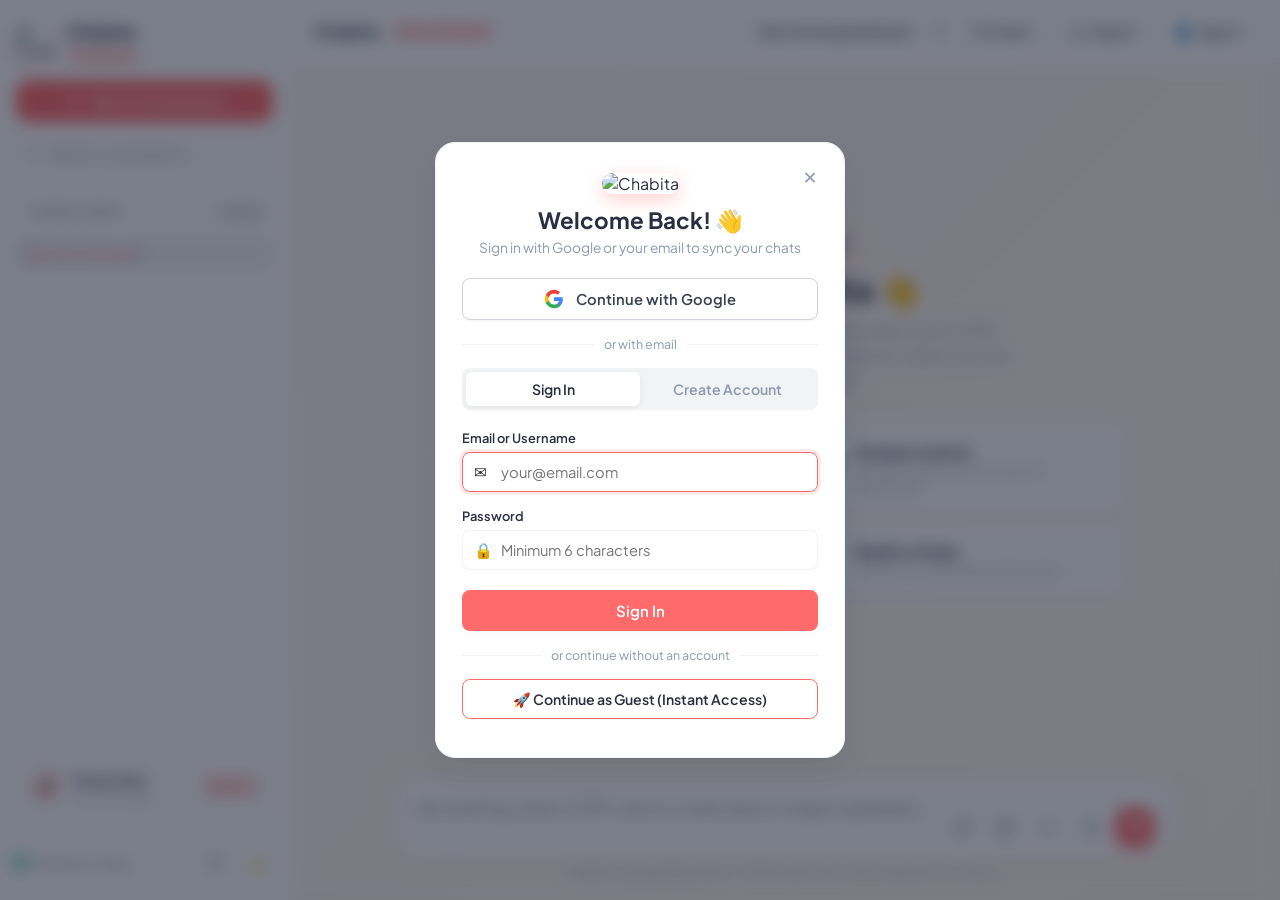
==== commit 42e272d8: "ui: remove all database vendor branding and replace with clean cloud sync UI" ====
--- a/static/index.html
+++ b/static/index.html
@@ -89,11 +89,6 @@
           <span class="status-label" id="systemStatusLabel">Chabita is ready</span>
         </div>
         <div class="footer-actions">
-          <button class="icon-btn" id="firebaseConfigBtn" title="Configure Firebase Database & Auth">
-            <svg width="16" height="16" viewBox="0 0 24 24" fill="none" stroke="currentColor" stroke-width="2" stroke-linecap="round" stroke-linejoin="round">
-              <path d="M12 2L2 7l10 5 10-5-10-5zM2 17l10 5 10-5M2 12l10 5 10-5"></path>
-            </svg>
-          </button>
           <button class="icon-btn" id="clearAllChatsBtn" title="Clear All History">
             <svg width="16" height="16" viewBox="0 0 24 24" fill="none" stroke="currentColor" stroke-width="2" stroke-linecap="round" stroke-linejoin="round">
               <polyline points="3 6 5 6 21 6"></polyline>
@@ -290,20 +285,20 @@
           </div>
         </div>
         <div class="input-footer-note">
-          Chabita is powered by Gemini · Multimodal Vision, PDF Analysis, & Firestore Sync ready.
+          Chabita is powered by Gemini · Multimodal Vision, PDF Analysis & Cloud Sync.
         </div>
       </footer>
     </main>
   </div>
 
-  <!-- Authentication Modal (Google & Email Firebase Auth) -->
+  <!-- Authentication Modal (Google & Email Account) -->
   <div class="modal-backdrop" id="authModal" style="display: none;">
     <div class="modal-card">
       <button class="modal-close-btn" id="closeAuthModalBtn" title="Close modal">✕</button>
       <div class="modal-header">
         <img src="favicon.svg" alt="Chabita" class="modal-avatar">
         <h2 id="authModalTitle">Welcome to Chabita</h2>
-        <p id="authModalSubtitle">Sign in with Google or Firebase to sync your chat history</p>
+        <p id="authModalSubtitle">Sign in with Google or your email to sync your chat history</p>
       </div>
 
       <!-- Google Sign In Button -->
@@ -392,34 +387,6 @@
     </div>
   </div>
 
-  <!-- Firebase Setup Modal -->
-  <div class="modal-backdrop" id="firebaseModal" style="display: none;">
-    <div class="modal-card">
-      <button class="modal-close-btn" id="closeFirebaseModalBtn" title="Close modal">✕</button>
-      <div class="modal-header">
-        <div class="firebase-logo-wrap">🔥</div>
-        <h2>Firebase Database & Auth</h2>
-        <p>Connected to Google Firebase project (chabita-ai-app)</p>
-      </div>
-
-      <div class="firebase-status-box" id="firebaseStatusBox">
-        <div class="status-row">
-          <strong>Status:</strong>
-          <span id="firebaseStatusText">Checking connection...</span>
-        </div>
-      </div>
-
-      <div class="form-group">
-        <label for="firebaseConfigInput">Firebase Web Config (JSON):</label>
-        <textarea id="firebaseConfigInput" class="styled-textarea" rows="6"></textarea>
-      </div>
-
-      <div class="modal-actions">
-        <button type="button" class="submit-auth-btn" id="saveFirebaseConfigBtn">Save & Reconnect</button>
-      </div>
-    </div>
-  </div>
-
   <!-- Image Lightbox Modal -->
   <div class="lightbox-modal" id="lightboxModal" style="display: none;">
     <button class="lightbox-close-btn" id="lightboxCloseBtn" title="Close view">✕</button>
--- a/static/style.css
+++ b/static/style.css
@@ -1126,10 +1126,11 @@
   color: var(--text-muted);
 }
 
+.db-badge.synced,
 .db-badge.firestore {
-  background: #ffedd5;
-  color: #ea580c;
-  box-shadow: 0 0 6px rgba(234, 88, 12, 0.2);
+  background: rgba(16, 185, 129, 0.12);
+  color: #059669;
+  box-shadow: 0 0 6px rgba(16, 185, 129, 0.2);
 }
 
 /* Image Preview Badge in Input Area */
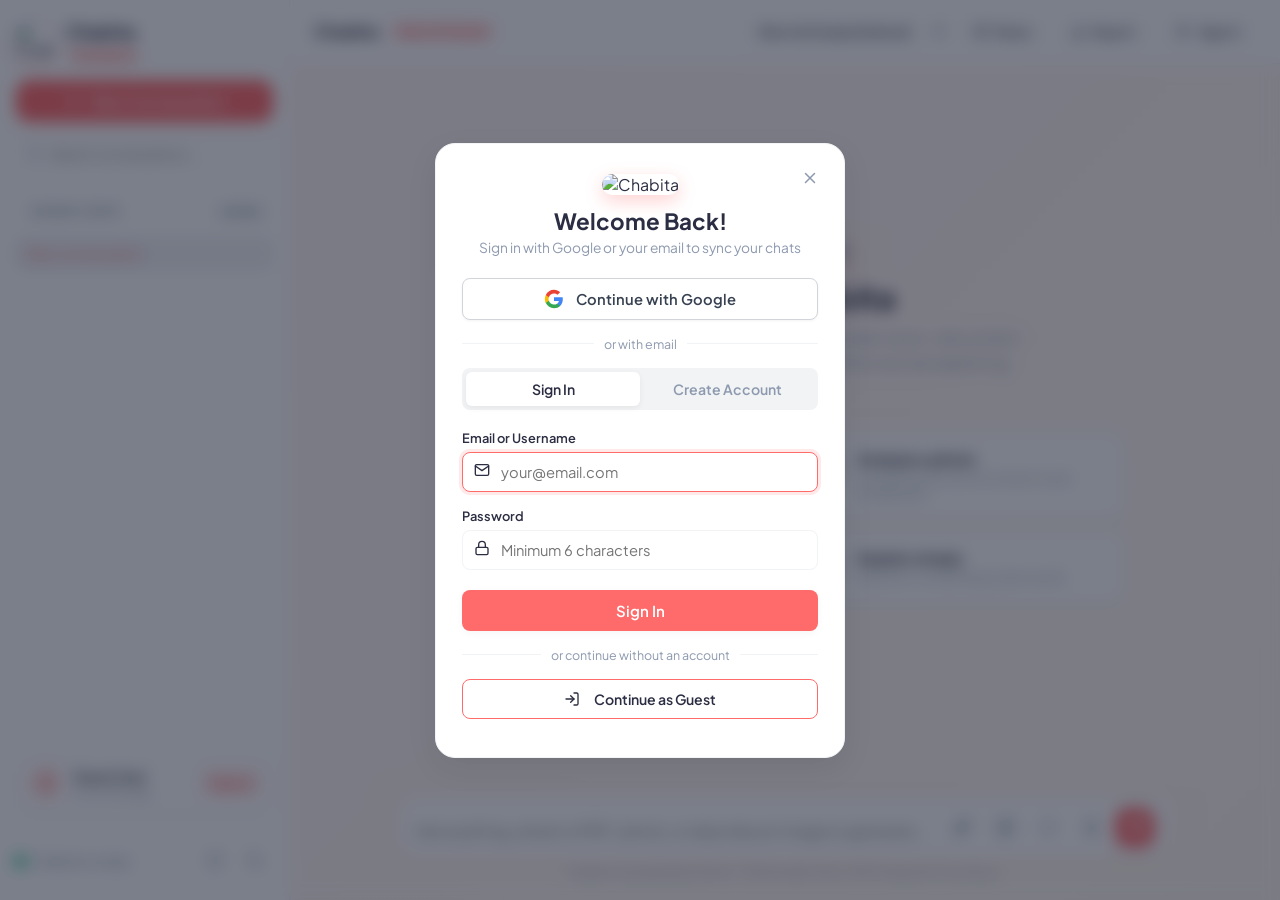
==== commit 77c64abf: "style: replace all UI emojis with handcrafted vector SVG icons" ====
--- a/static/index.html
+++ b/static/index.html
@@ -35,7 +35,12 @@
             <span class="brand-tag">Friendly AI</span>
           </div>
         </div>
-        <button class="icon-btn mobile-close-btn" id="closeSidebarBtn" title="Close sidebar">✕</button>
+        <button class="icon-btn mobile-close-btn" id="closeSidebarBtn" title="Close sidebar">
+          <svg width="18" height="18" viewBox="0 0 24 24" fill="none" stroke="currentColor" stroke-width="2" stroke-linecap="round" stroke-linejoin="round">
+            <line x1="18" y1="6" x2="6" y2="18"></line>
+            <line x1="6" y1="6" x2="18" y2="18"></line>
+          </svg>
+        </button>
       </div>
 
       <button class="new-chat-btn" id="newChatBtn">
@@ -59,7 +64,12 @@
         <!-- Pinned Chats Section (Feature 5) -->
         <div id="pinnedChatsSection" style="display: none;">
           <div class="history-section-header">
-            <span class="section-title">📌 Pinned</span>
+            <span class="section-title">
+              <svg width="13" height="13" viewBox="0 0 24 24" fill="currentColor" stroke="currentColor" stroke-width="1.5" stroke-linecap="round" stroke-linejoin="round" style="vertical-align:-1px;margin-right:4px;">
+                <line x1="12" y1="17" x2="12" y2="22"></line>
+                <path d="M5 17h14v-1.76a2 2 0 0 0-1.11-1.79l-1.78-.89A2 2 0 0 1 15 10.77V6a3 3 0 0 0-6 0v4.77a2 2 0 0 1-1.11 1.79l-1.78.89A2 2 0 0 0 5 15.24Z"></path>
+              </svg>Pinned
+            </span>
           </div>
           <div class="chat-history-list" id="pinnedHistoryList"></div>
         </div>
@@ -75,7 +85,12 @@
 
       <!-- User Profile / Auth Card -->
       <div class="user-profile-card" id="userProfileCard">
-        <div class="user-profile-avatar" id="userProfileAvatar">🚀</div>
+        <div class="user-profile-avatar" id="userProfileAvatar">
+          <svg width="18" height="18" viewBox="0 0 24 24" fill="none" stroke="currentColor" stroke-width="2" stroke-linecap="round" stroke-linejoin="round">
+            <path d="M20 21v-2a4 4 0 0 0-4-4H8a4 4 0 0 0-4 4v2"></path>
+            <circle cx="12" cy="7" r="4"></circle>
+          </svg>
+        </div>
         <div class="user-profile-info">
           <span class="user-profile-name" id="userProfileName">Guest User</span>
           <span class="user-profile-status" id="userProfileStatus">Local Storage</span>
@@ -96,7 +111,11 @@
             </svg>
           </button>
           <button class="icon-btn" id="themeToggleBtn" title="Toggle Light/Dark Theme">
-            <span id="themeIcon">🌙</span>
+            <span id="themeIcon">
+              <svg width="16" height="16" viewBox="0 0 24 24" fill="none" stroke="currentColor" stroke-width="2" stroke-linecap="round" stroke-linejoin="round">
+                <path d="M21 12.79A9 9 0 1 1 11.21 3 7 7 0 0 0 21 12.79z"></path>
+              </svg>
+            </span>
           </button>
         </div>
       </div>
@@ -106,8 +125,21 @@
     <main class="main-content">
       <!-- Shared Chat Banner (Feature 3) -->
       <div class="shared-chat-banner" id="sharedChatBanner" style="display: none;">
-        <span>👀 You are viewing a shared conversation with Chabita</span>
-        <button class="shared-banner-action-btn" id="startOwnChatFromBannerBtn">Start Your Own Chat 🌸</button>
+        <span>
+          <svg width="16" height="16" viewBox="0 0 24 24" fill="none" stroke="currentColor" stroke-width="2" stroke-linecap="round" stroke-linejoin="round" style="vertical-align:-2px;margin-right:6px;">
+            <circle cx="12" cy="12" r="10"></circle>
+            <line x1="12" y1="16" x2="12" y2="12"></line>
+            <line x1="12" y1="8" x2="12.01" y2="8"></line>
+          </svg>
+          You are viewing a shared conversation with Chabita
+        </span>
+        <button class="shared-banner-action-btn" id="startOwnChatFromBannerBtn">
+          <svg width="13" height="13" viewBox="0 0 24 24" fill="none" stroke="currentColor" stroke-width="2.2" stroke-linecap="round" stroke-linejoin="round" style="vertical-align:-1px;margin-right:4px;">
+            <line x1="12" y1="5" x2="12" y2="19"></line>
+            <line x1="5" y1="12" x2="19" y2="12"></line>
+          </svg>
+          Start Your Own Chat
+        </button>
       </div>
 
       <!-- Top Navbar -->
@@ -160,7 +192,12 @@
 
           <!-- Top Nav User Action -->
           <button class="action-pill-btn" id="navAuthBtn" title="Sign In or View Account">
-            <span id="navAuthIcon">👤</span>
+            <span id="navAuthIcon">
+              <svg width="15" height="15" viewBox="0 0 24 24" fill="none" stroke="currentColor" stroke-width="2" stroke-linecap="round" stroke-linejoin="round" style="vertical-align:-2px;margin-right:2px;">
+                <path d="M20 21v-2a4 4 0 0 0-4-4H8a4 4 0 0 0-4 4v2"></path>
+                <circle cx="12" cy="7" r="4"></circle>
+              </svg>
+            </span>
             <span id="navAuthText">Sign In</span>
           </button>
         </div>
@@ -173,12 +210,19 @@
           <div class="hero-avatar-wrap">
             <img src="favicon.svg" alt="Chabita Avatar" class="hero-avatar">
           </div>
-          <h1 class="hero-title">Hi! I'm Chabita 👋</h1>
-          <p class="hero-subtitle">Your friendly AI assistant with multimodal vision, PDF document analysis, and photo generation. What are we working on today?</p>
+          <h1 class="hero-title">Hi, I'm Chabita</h1>
+          <p class="hero-subtitle">Your intelligent assistant with multimodal vision, document analysis, and artwork generation. What are we exploring today?</p>
           
           <div class="suggestion-cards-grid">
             <div class="suggestion-card" data-prompt="Please summarize this PDF document and highlight the 3 most important takeaways." data-action="doc">
-              <div class="card-icon">📄</div>
+              <div class="card-icon">
+                <svg width="20" height="20" viewBox="0 0 24 24" fill="none" stroke="currentColor" stroke-width="2" stroke-linecap="round" stroke-linejoin="round">
+                  <path d="M14 2H6a2 2 0 0 0-2 2v16a2 2 0 0 0 2 2h12a2 2 0 0 0 2-2V8z"></path>
+                  <polyline points="14 2 14 8 20 8"></polyline>
+                  <line x1="16" y1="13" x2="8" y2="13"></line>
+                  <line x1="16" y1="17" x2="8" y2="17"></line>
+                </svg>
+              </div>
               <div class="card-text">
                 <strong>Analyze a PDF or Document</strong>
                 <p>Upload a PDF, notes, or paper to summarize</p>
@@ -186,15 +230,25 @@
             </div>
 
             <div class="suggestion-card" data-prompt="Analyze this photo in detail and describe what you see." data-action="attach">
-              <div class="card-icon">📷</div>
+              <div class="card-icon">
+                <svg width="20" height="20" viewBox="0 0 24 24" fill="none" stroke="currentColor" stroke-width="2" stroke-linecap="round" stroke-linejoin="round">
+                  <rect x="3" y="3" width="18" height="18" rx="2" ry="2"></rect>
+                  <circle cx="8.5" cy="8.5" r="1.5"></circle>
+                  <polyline points="21 15 16 10 5 21"></polyline>
+                </svg>
+              </div>
               <div class="card-text">
                 <strong>Analyze a photo</strong>
-                <p>Upload any picture for instant AI breakdown</p>
+                <p>Upload any picture for instant visual breakdown</p>
               </div>
             </div>
 
             <div class="suggestion-card" data-prompt="Generate an image of a cozy cottage in a blooming cherry blossom forest at sunset." data-action="generate">
-              <div class="card-icon">🎨</div>
+              <div class="card-icon">
+                <svg width="20" height="20" viewBox="0 0 24 24" fill="none" stroke="currentColor" stroke-width="2" stroke-linecap="round" stroke-linejoin="round">
+                  <path d="M12 2v4M12 18v4M4.93 4.93l2.83 2.83M16.24 16.24l2.83 2.83M2 12h4M18 12h4M4.93 19.07l2.83-2.83M16.24 7.76l2.83-2.83"></path>
+                </svg>
+              </div>
               <div class="card-text">
                 <strong>Generate an image</strong>
                 <p>Create beautiful AI artwork from your idea</p>
@@ -202,7 +256,13 @@
             </div>
 
             <div class="suggestion-card" data-prompt="Can you explain quantum computing in simple, plain English without jargon?">
-              <div class="card-icon">✨</div>
+              <div class="card-icon">
+                <svg width="20" height="20" viewBox="0 0 24 24" fill="none" stroke="currentColor" stroke-width="2" stroke-linecap="round" stroke-linejoin="round">
+                  <circle cx="12" cy="12" r="10"></circle>
+                  <path d="M9.09 9a3 3 0 0 1 5.83 1c0 2-3 3-3 3"></path>
+                  <line x1="12" y1="17" x2="12.01" y2="17"></line>
+                </svg>
+              </div>
               <div class="card-text">
                 <strong>Explain simply</strong>
                 <p>Quantum computing in plain words</p>
@@ -221,13 +281,25 @@
         <div class="image-preview-badge" id="imagePreviewBadge" style="display: none;">
           <div class="preview-thumb-wrap" id="previewThumbWrap">
             <img id="imagePreviewImg" src="" alt="Selected attachment">
-            <span id="docPreviewIcon" style="display: none;">📄</span>
+            <span id="docPreviewIcon" style="display: none;">
+              <svg width="22" height="22" viewBox="0 0 24 24" fill="none" stroke="currentColor" stroke-width="2" stroke-linecap="round" stroke-linejoin="round">
+                <path d="M14 2H6a2 2 0 0 0-2 2v16a2 2 0 0 0 2 2h12a2 2 0 0 0 2-2V8z"></path>
+                <polyline points="14 2 14 8 20 8"></polyline>
+                <line x1="16" y1="13" x2="8" y2="13"></line>
+                <line x1="16" y1="17" x2="8" y2="17"></line>
+              </svg>
+            </span>
           </div>
           <div class="image-preview-info">
             <span id="imagePreviewName">file.ext</span>
             <span class="image-preview-sub" id="imagePreviewSub">Ready to analyze with Gemini</span>
           </div>
-          <button class="remove-preview-btn" id="removeImageBtn" title="Remove attached file">✕</button>
+          <button class="remove-preview-btn" id="removeImageBtn" title="Remove attached file">
+            <svg width="14" height="14" viewBox="0 0 24 24" fill="none" stroke="currentColor" stroke-width="2" stroke-linecap="round" stroke-linejoin="round">
+              <line x1="18" y1="6" x2="6" y2="18"></line>
+              <line x1="6" y1="6" x2="18" y2="18"></line>
+            </svg>
+          </button>
         </div>
 
         <div class="input-box-wrapper">
@@ -294,7 +366,12 @@
   <!-- Authentication Modal (Google & Email Account) -->
   <div class="modal-backdrop" id="authModal" style="display: none;">
     <div class="modal-card">
-      <button class="modal-close-btn" id="closeAuthModalBtn" title="Close modal">✕</button>
+      <button class="modal-close-btn" id="closeAuthModalBtn" title="Close modal">
+        <svg width="18" height="18" viewBox="0 0 24 24" fill="none" stroke="currentColor" stroke-width="2" stroke-linecap="round" stroke-linejoin="round">
+          <line x1="18" y1="6" x2="6" y2="18"></line>
+          <line x1="6" y1="6" x2="18" y2="18"></line>
+        </svg>
+      </button>
       <div class="modal-header">
         <img src="favicon.svg" alt="Chabita" class="modal-avatar">
         <h2 id="authModalTitle">Welcome to Chabita</h2>
@@ -329,7 +406,12 @@
         <div class="form-group">
           <label for="authEmail">Email or Username</label>
           <div class="input-with-icon">
-            <span class="field-icon">✉️</span>
+            <span class="field-icon">
+              <svg width="16" height="16" viewBox="0 0 24 24" fill="none" stroke="currentColor" stroke-width="2" stroke-linecap="round" stroke-linejoin="round">
+                <path d="M4 4h16c1.1 0 2 .9 2 2v12c0 1.1-.9 2-2 2H4c-1.1 0-2-.9-2-2V6c0-1.1.9-2 2-2z"></path>
+                <polyline points="22,6 12,13 2,6"></polyline>
+              </svg>
+            </span>
             <input type="text" id="authEmail" placeholder="your@email.com" autocomplete="email" required>
           </div>
         </div>
@@ -337,7 +419,12 @@
         <div class="form-group">
           <label for="authPassword">Password</label>
           <div class="input-with-icon">
-            <span class="field-icon">🔒</span>
+            <span class="field-icon">
+              <svg width="16" height="16" viewBox="0 0 24 24" fill="none" stroke="currentColor" stroke-width="2" stroke-linecap="round" stroke-linejoin="round">
+                <rect x="3" y="11" width="18" height="11" rx="2" ry="2"></rect>
+                <path d="M7 11V7a5 5 0 0 1 10 0v4"></path>
+              </svg>
+            </span>
             <input type="password" id="authPassword" placeholder="Minimum 6 characters" autocomplete="current-password" required>
           </div>
         </div>
@@ -345,7 +432,12 @@
         <div class="form-group" id="confirmPasswordGroup" style="display: none;">
           <label for="authConfirmPassword">Confirm Password</label>
           <div class="input-with-icon">
-            <span class="field-icon">🔒</span>
+            <span class="field-icon">
+              <svg width="16" height="16" viewBox="0 0 24 24" fill="none" stroke="currentColor" stroke-width="2" stroke-linecap="round" stroke-linejoin="round">
+                <rect x="3" y="11" width="18" height="11" rx="2" ry="2"></rect>
+                <path d="M7 11V7a5 5 0 0 1 10 0v4"></path>
+              </svg>
+            </span>
             <input type="password" id="authConfirmPassword" placeholder="Re-enter your password" autocomplete="new-password">
           </div>
         </div>
@@ -357,7 +449,12 @@
         </div>
 
         <button type="button" class="guest-mode-btn" id="guestModeBtn">
-          🚀 Continue as Guest (Instant Access)
+          <svg width="16" height="16" viewBox="0 0 24 24" fill="none" stroke="currentColor" stroke-width="2" stroke-linecap="round" stroke-linejoin="round" style="vertical-align:-2px;margin-right:6px;">
+            <path d="M15 3h4a2 2 0 0 1 2 2v14a2 2 0 0 1-2 2h-4"></path>
+            <polyline points="10 17 15 12 10 7"></polyline>
+            <line x1="15" y1="12" x2="3" y2="12"></line>
+          </svg>
+          Continue as Guest
         </button>
       </form>
     </div>
@@ -366,9 +463,19 @@
   <!-- Share Conversation Modal (Feature 3) -->
   <div class="modal-backdrop" id="shareModal" style="display: none;">
     <div class="modal-card">
-      <button class="modal-close-btn" id="closeShareModalBtn" title="Close modal">✕</button>
+      <button class="modal-close-btn" id="closeShareModalBtn" title="Close modal">
+        <svg width="18" height="18" viewBox="0 0 24 24" fill="none" stroke="currentColor" stroke-width="2" stroke-linecap="round" stroke-linejoin="round">
+          <line x1="18" y1="6" x2="6" y2="18"></line>
+          <line x1="6" y1="6" x2="18" y2="18"></line>
+        </svg>
+      </button>
       <div class="modal-header">
-        <div class="share-icon-wrap">🔗</div>
+        <div class="share-icon-wrap">
+          <svg width="32" height="32" viewBox="0 0 24 24" fill="none" stroke="currentColor" stroke-width="2" stroke-linecap="round" stroke-linejoin="round">
+            <path d="M10 13a5 5 0 0 0 7.54.54l3-3a5 5 0 0 0-7.07-7.07l-1.72 1.71"></path>
+            <path d="M14 11a5 5 0 0 0-7.54-.54l-3 3a5 5 0 0 0 7.07 7.07l1.71-1.71"></path>
+          </svg>
+        </div>
         <h2>Share Conversation</h2>
         <p>Anyone with this link will be able to read this conversation</p>
       </div>
@@ -382,18 +489,34 @@
       </div>
 
       <div class="share-security-notice">
-        🔒 <strong>Read-Only Link:</strong> Viewers cannot edit your chat or view any of your other private conversations.
+        <svg width="14" height="14" viewBox="0 0 24 24" fill="none" stroke="currentColor" stroke-width="2" stroke-linecap="round" stroke-linejoin="round" style="vertical-align:-2px;margin-right:4px;">
+          <rect x="3" y="11" width="18" height="11" rx="2" ry="2"></rect>
+          <path d="M7 11V7a5 5 0 0 1 10 0v4"></path>
+        </svg>
+        <strong>Read-Only Link:</strong> Viewers cannot edit your chat or view any of your other private conversations.
       </div>
     </div>
   </div>
 
   <!-- Image Lightbox Modal -->
   <div class="lightbox-modal" id="lightboxModal" style="display: none;">
-    <button class="lightbox-close-btn" id="lightboxCloseBtn" title="Close view">✕</button>
+    <button class="lightbox-close-btn" id="lightboxCloseBtn" title="Close view">
+      <svg width="20" height="20" viewBox="0 0 24 24" fill="none" stroke="currentColor" stroke-width="2" stroke-linecap="round" stroke-linejoin="round">
+        <line x1="18" y1="6" x2="6" y2="18"></line>
+        <line x1="6" y1="6" x2="18" y2="18"></line>
+      </svg>
+    </button>
     <div class="lightbox-content">
       <img id="lightboxImage" src="" alt="Fullscreen image">
       <div class="lightbox-toolbar">
-        <a id="lightboxDownloadBtn" href="" download="chabita-image.jpg" class="lightbox-btn" target="_blank">⬇️ Download Image</a>
+        <a id="lightboxDownloadBtn" href="" download="chabita-image.jpg" class="lightbox-btn" target="_blank">
+          <svg width="14" height="14" viewBox="0 0 24 24" fill="none" stroke="currentColor" stroke-width="2" stroke-linecap="round" stroke-linejoin="round" style="vertical-align:-2px;margin-right:6px;">
+            <path d="M21 15v4a2 2 0 0 1-2 2H5a2 2 0 0 1-2-2v-4"></path>
+            <polyline points="7 10 12 15 17 10"></polyline>
+            <line x1="12" y1="15" x2="12" y2="3"></line>
+          </svg>
+          Download Image
+        </a>
       </div>
     </div>
   </div>
--- a/static/style.css
+++ b/static/style.css
@@ -425,8 +425,15 @@
 }
 
 .card-icon {
-  font-size: 1.3rem;
-  padding: 4px;
+  width: 38px;
+  height: 38px;
+  border-radius: 10px;
+  background: var(--surface-border);
+  display: flex;
+  align-items: center;
+  justify-content: center;
+  color: var(--primary);
+  flex-shrink: 0;
 }
 
 .card-text strong {
@@ -1124,6 +1131,13 @@
   border-radius: 10px;
   background: var(--surface-border);
   color: var(--text-muted);
+  display: inline-flex;
+  align-items: center;
+  gap: 4px;
+}
+
+.db-badge svg {
+  vertical-align: middle;
 }
 
 .db-badge.synced,
@@ -1131,6 +1145,15 @@
   background: rgba(16, 185, 129, 0.12);
   color: #059669;
   box-shadow: 0 0 6px rgba(16, 185, 129, 0.2);
+}
+
+#docPreviewIcon {
+  display: inline-flex;
+  align-items: center;
+  justify-content: center;
+  width: 100%;
+  height: 100%;
+  color: var(--primary);
 }
 
 /* Image Preview Badge in Input Area */
@@ -1255,6 +1278,9 @@
   border-radius: 6px;
   border: none;
   cursor: pointer;
+  display: inline-flex;
+  align-items: center;
+  gap: 5px;
   transition: var(--transition);
 }
 
@@ -1521,7 +1547,15 @@
 }
 
 .doc-card-icon {
-  font-size: 1.8rem;
+  width: 40px;
+  height: 40px;
+  border-radius: 10px;
+  background: rgba(255, 107, 107, 0.1);
+  color: var(--primary);
+  display: flex;
+  align-items: center;
+  justify-content: center;
+  flex-shrink: 0;
 }
 
 .doc-card-details {
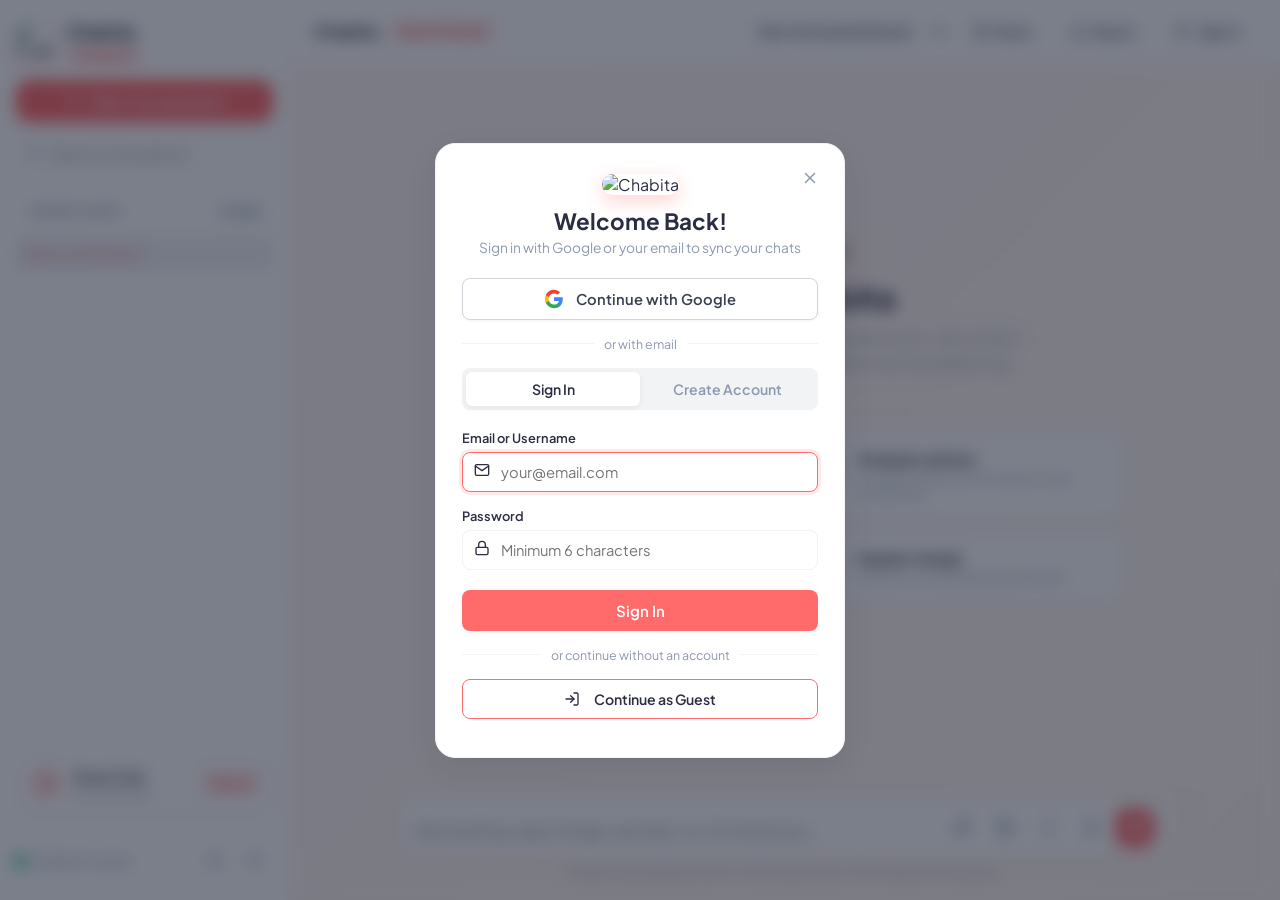
==== commit 65c0f71d: "feat: add /image shortcut and interactive slash commands popup menu" ====
--- a/static/index.html
+++ b/static/index.html
@@ -303,9 +303,18 @@
         </div>
 
         <div class="input-box-wrapper">
+          <!-- Slash Commands Autocomplete Popup -->
+          <div class="slash-commands-popup" id="slashCommandsPopup" style="display: none;">
+            <div class="slash-commands-header">
+              <span>Quick Shortcuts</span>
+              <kbd>Esc to dismiss</kbd>
+            </div>
+            <div class="slash-commands-list" id="slashCommandsList"></div>
+          </div>
+
           <textarea 
             id="chatInput" 
-            placeholder="Ask anything, attach a PDF / photo, or describe an image to generate..." 
+            placeholder="Ask anything, type /image <prompt> or / for shortcuts..." 
             rows="1"
           ></textarea>
           
--- a/static/style.css
+++ b/static/style.css
@@ -660,6 +660,113 @@
   box-shadow: 0 6px 24px rgba(255, 107, 107, 0.15);
 }
 
+/* Slash Commands Autocomplete Popup */
+.slash-commands-popup {
+  position: absolute;
+  bottom: calc(100% + 10px);
+  left: 0;
+  right: 0;
+  background: var(--surface-bg);
+  border: 1px solid var(--surface-border);
+  border-radius: var(--radius-md);
+  box-shadow: 0 12px 32px rgba(0, 0, 0, 0.18);
+  overflow: hidden;
+  z-index: 100;
+  backdrop-filter: blur(12px);
+  -webkit-backdrop-filter: blur(12px);
+}
+
+.slash-commands-header {
+  display: flex;
+  justify-content: space-between;
+  align-items: center;
+  padding: 8px 14px;
+  background: var(--surface-border);
+  font-size: 0.74rem;
+  font-weight: 700;
+  text-transform: uppercase;
+  letter-spacing: 0.5px;
+  color: var(--text-muted);
+}
+
+.slash-commands-header kbd {
+  font-size: 0.68rem;
+  background: var(--surface-bg);
+  padding: 2px 6px;
+  border-radius: 4px;
+  border: 1px solid var(--surface-border);
+  font-family: inherit;
+  color: var(--text-muted);
+}
+
+.slash-commands-list {
+  max-height: 220px;
+  overflow-y: auto;
+  padding: 6px;
+  display: flex;
+  flex-direction: column;
+  gap: 3px;
+}
+
+.slash-command-item {
+  display: flex;
+  align-items: center;
+  gap: 12px;
+  padding: 8px 12px;
+  border-radius: var(--radius-sm);
+  cursor: pointer;
+  transition: var(--transition);
+  color: var(--text-main);
+  text-align: left;
+}
+
+.slash-command-item:hover,
+.slash-command-item.selected {
+  background: var(--primary-light);
+  color: var(--primary);
+}
+
+.slash-command-icon {
+  width: 28px;
+  height: 28px;
+  border-radius: 6px;
+  background: var(--surface-border);
+  display: flex;
+  align-items: center;
+  justify-content: center;
+  flex-shrink: 0;
+  color: var(--primary);
+}
+
+.slash-command-item:hover .slash-command-icon,
+.slash-command-item.selected .slash-command-icon {
+  background: var(--primary);
+  color: #ffffff;
+}
+
+.slash-command-info {
+  display: flex;
+  flex-direction: column;
+  gap: 2px;
+  flex: 1;
+}
+
+.slash-command-name {
+  font-weight: 600;
+  font-size: 0.88rem;
+  font-family: ui-monospace, SFMono-Regular, Menlo, Monaco, Consolas, monospace;
+}
+
+.slash-command-desc {
+  font-size: 0.76rem;
+  color: var(--text-muted);
+}
+
+.slash-command-item:hover .slash-command-desc,
+.slash-command-item.selected .slash-command-desc {
+  color: var(--text-main);
+}
+
 #chatInput {
   flex: 1;
   border: none;
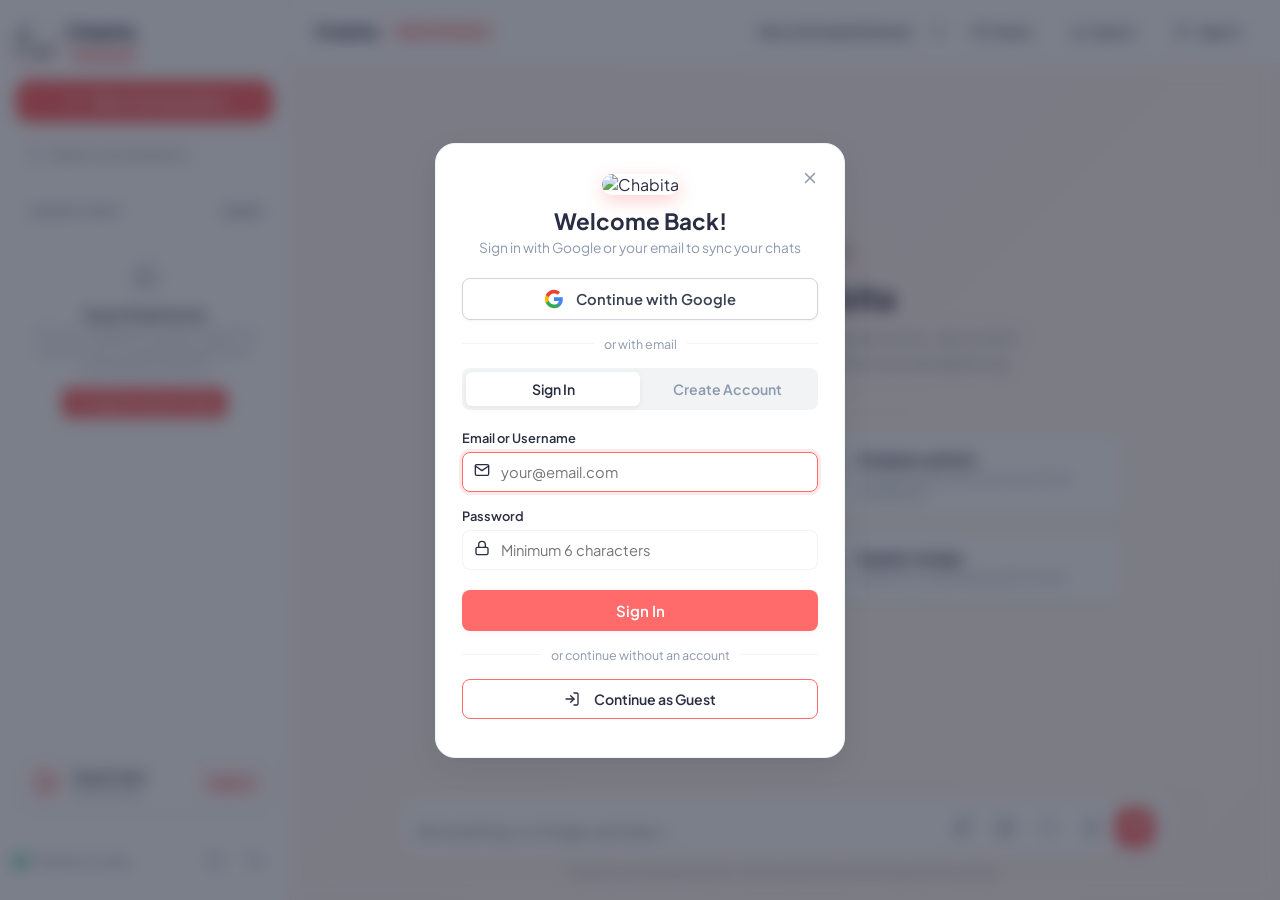
==== commit 1183e540: "fix: resolve request timeout with gemini-3.5-flash fallback and fix mobile header layout" ====
--- a/static/index.html
+++ b/static/index.html
@@ -314,7 +314,7 @@
 
           <textarea 
             id="chatInput" 
-            placeholder="Ask anything, type /image <prompt> or / for shortcuts..." 
+            placeholder="Ask anything, or /image <prompt>..." 
             rows="1"
           ></textarea>
           
--- a/static/style.css
+++ b/static/style.css
@@ -207,6 +207,71 @@
   color: var(--primary);
 }
 
+/* Guest Mode History Notice in Sidebar */
+.guest-history-notice {
+  padding: 16px 12px;
+  background: var(--surface-bg);
+  border: 1px dashed var(--surface-border);
+  border-radius: var(--radius-md);
+  text-align: center;
+  margin: 6px 0;
+  display: flex;
+  flex-direction: column;
+  align-items: center;
+  gap: 10px;
+}
+
+.guest-notice-icon {
+  width: 36px;
+  height: 36px;
+  border-radius: 50%;
+  background: var(--surface-border);
+  color: var(--text-muted);
+  display: flex;
+  align-items: center;
+  justify-content: center;
+}
+
+.guest-notice-text {
+  display: flex;
+  flex-direction: column;
+  gap: 3px;
+}
+
+.guest-notice-text strong {
+  font-size: 0.85rem;
+  font-weight: 600;
+  color: var(--text-main);
+}
+
+.guest-notice-text p {
+  font-size: 0.74rem;
+  color: var(--text-muted);
+  line-height: 1.4;
+  margin: 0;
+}
+
+.guest-notice-signin-btn {
+  background: var(--primary);
+  color: #ffffff;
+  border: none;
+  border-radius: var(--radius-sm);
+  padding: 7px 12px;
+  font-size: 0.78rem;
+  font-weight: 600;
+  cursor: pointer;
+  display: inline-flex;
+  align-items: center;
+  gap: 6px;
+  transition: var(--transition);
+  margin-top: 2px;
+}
+
+.guest-notice-signin-btn:hover {
+  background: var(--primary-hover);
+  transform: translateY(-1px);
+}
+
 .sidebar-footer {
   border-top: 1px solid var(--surface-border);
   padding-top: 14px;
@@ -897,15 +962,80 @@
   }
 
   .top-nav {
-    padding: 0 14px;
+    padding: 0 10px;
+    padding-top: env(safe-area-inset-top, 0px);
+    gap: 6px;
+  }
+
+  .nav-left {
+    gap: 8px;
+    flex-shrink: 0;
+  }
+
+  .assistant-name {
+    font-size: 0.95rem;
+  }
+
+  /* Hide redundant mode pill on mobile to prevent collision with persona dropdown */
+  .assistant-mode-pill {
+    display: none !important;
+  }
+
+  .nav-right {
+    gap: 6px;
+    flex-shrink: 1;
+  }
+
+  .styled-select {
+    max-width: 140px;
+    padding: 6px 8px;
+    font-size: 0.78rem;
+    text-overflow: ellipsis;
+  }
+
+  /* Make header action pills compact on mobile */
+  .action-pill-btn {
+    padding: 6px 8px;
+    font-size: 0.78rem;
+    gap: 4px;
+  }
+
+  #shareChatBtn span,
+  #exportChatBtn span {
+    display: none;
   }
 
   .input-area {
-    padding: 10px 14px 14px 14px;
+    padding: 8px 12px max(12px, env(safe-area-inset-bottom, 12px)) 12px;
+  }
+
+  .input-box-wrapper {
+    padding: 8px 12px;
+  }
+
+  #chatInput {
+    font-size: 0.92rem;
+    padding: 2px 4px 2px 0;
+  }
+
+  .input-controls {
+    gap: 4px;
+    margin-left: 4px;
+  }
+
+  .input-tool-btn {
+    padding: 6px;
   }
 
   .message-content-wrapper {
-    max-width: 90%;
+    max-width: 92%;
+  }
+}
+
+@media (max-width: 480px) {
+  .styled-select {
+    max-width: 125px;
+    font-size: 0.75rem;
   }
 }
 
